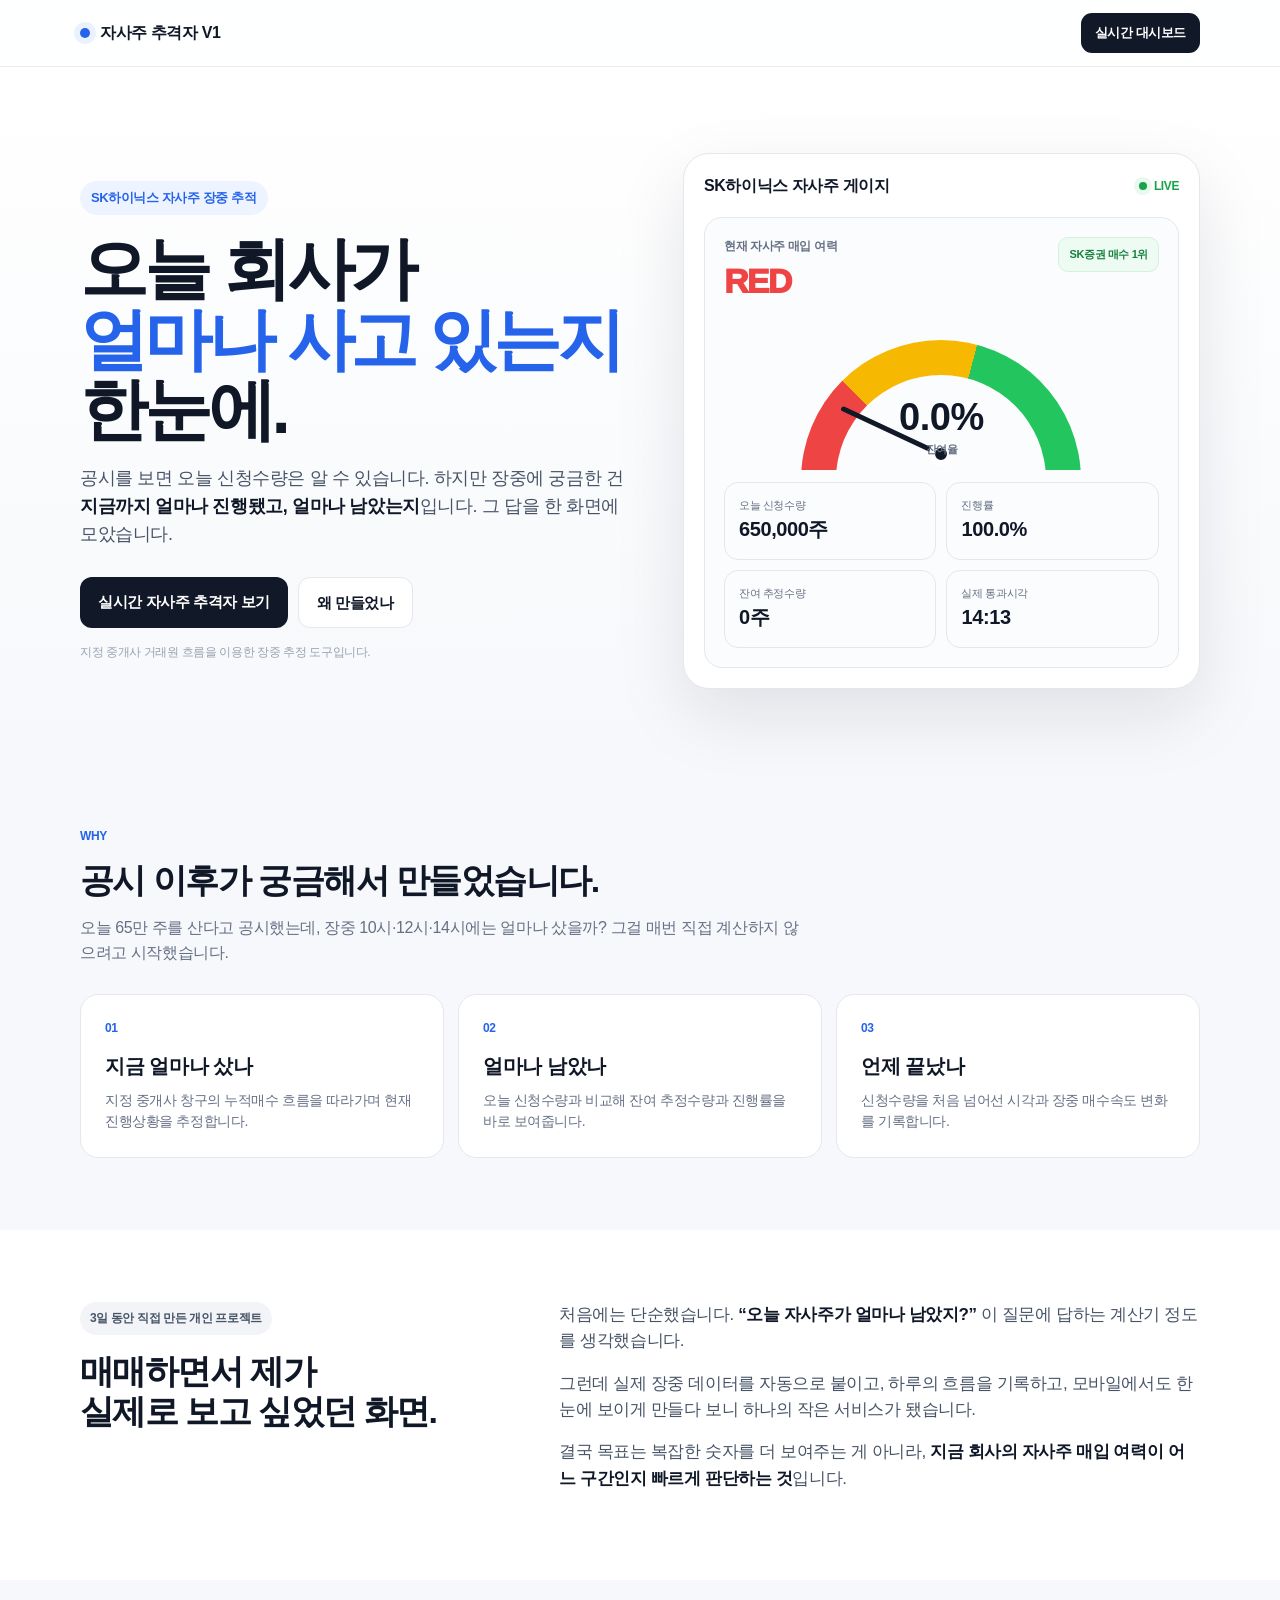
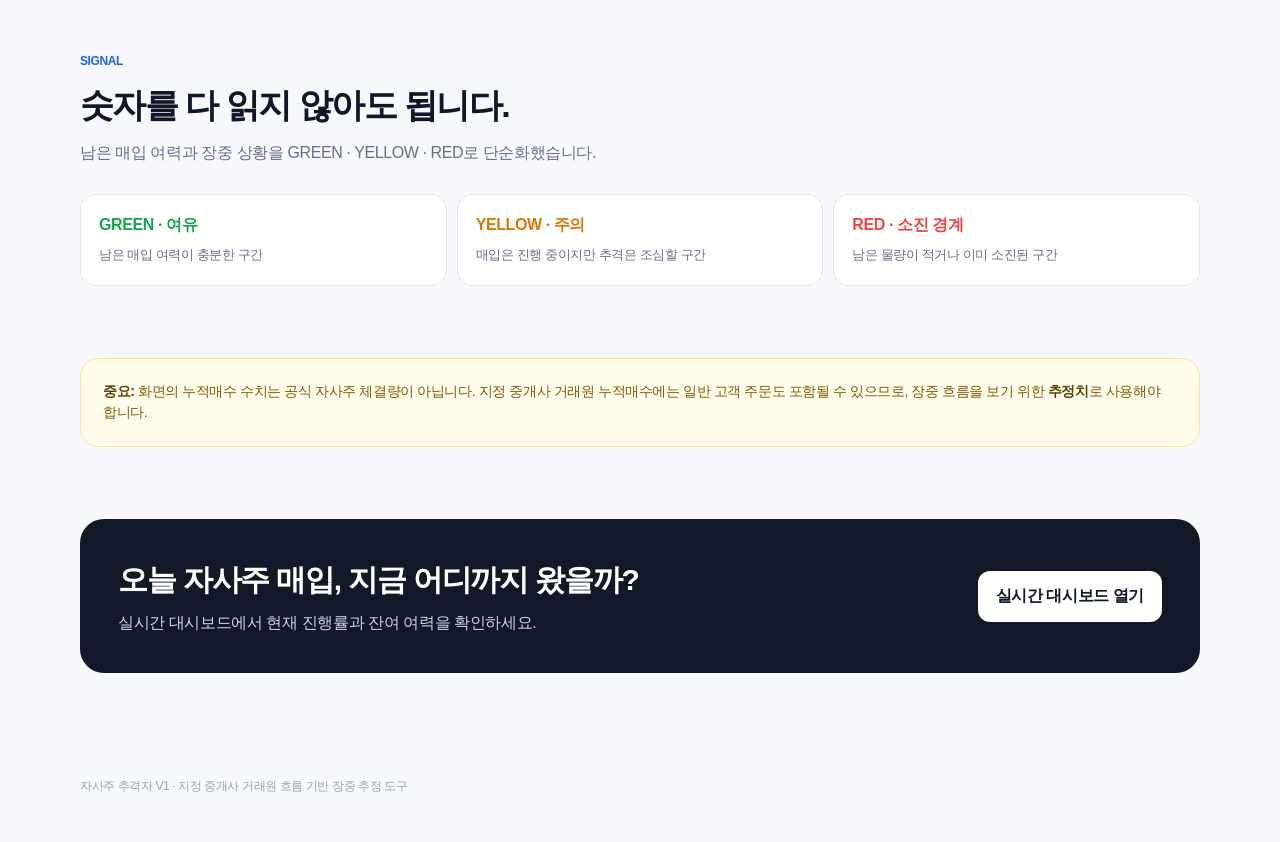
==== hynix-buyback-landing/index.html @ c4d099dd "Add SK Hynix buyback tracker landing page" ====
<!doctype html>
<html lang="ko"><head><meta charset="utf-8"><meta name="viewport" content="width=device-width,initial-scale=1"><title>자사주 추격자 V1 | SK하이닉스 자사주 장중 추적</title><meta name="description" content="SK하이닉스 자사주 매입이 오늘 얼마나 진행됐고 얼마나 남았는지 장중에 한눈에 확인하는 자사주 추격자 V1."><style>:root{--bg:#f6f8fb;--card:#fff;--text:#101828;--muted:#667085;--line:#e4e7ec;--blue:#2563eb;--green:#16a34a;--yellow:#d97706;--red:#ef4444;--dark:#111827}*{box-sizing:border-box}html{scroll-behavior:smooth}body{margin:0;background:var(--bg);color:var(--text);font-family:-apple-system,BlinkMacSystemFont,"Segoe UI","Pretendard","Noto Sans KR",Arial,sans-serif;letter-spacing:-.025em;line-height:1.55}a{text-decoration:none;color:inherit}.wrap{width:min(1120px,calc(100% - 36px));margin:auto}header{position:sticky;top:0;z-index:10;background:rgba(255,255,255,.9);backdrop-filter:blur(14px);border-bottom:1px solid rgba(228,231,236,.9)}.nav{height:66px;display:flex;align-items:center;justify-content:space-between}.brand{display:flex;align-items:center;gap:10px;font-weight:900}.dot{width:10px;height:10px;border-radius:50%;background:var(--blue);box-shadow:0 0 0 6px #eaf2ff}.nav-cta{padding:10px 14px;border-radius:11px;background:var(--dark);color:#fff;font-weight:800;font-size:13px}.hero{padding:86px 0 66px;background:linear-gradient(180deg,#fff 0%,#f6f8fb 100%)}.hero-grid{display:grid;grid-template-columns:1.03fr .97fr;gap:54px;align-items:center}.eyebrow{display:inline-flex;align-items:center;gap:8px;padding:7px 11px;border-radius:999px;background:#eef4ff;color:var(--blue);font-size:13px;font-weight:900;margin-bottom:18px}.hero h1{font-size:clamp(42px,6vw,68px);line-height:1.04;letter-spacing:-.06em;margin:0 0 20px}.hero h1 em{font-style:normal;color:var(--blue)}.hero p{font-size:18px;color:#475467;margin:0;max-width:650px}.hero p strong{color:var(--text)}.cta-row{display:flex;gap:10px;flex-wrap:wrap;margin-top:28px}.primary,.secondary{padding:13px 18px;border-radius:12px;font-weight:900;font-size:15px}.primary{background:var(--dark);color:#fff}.secondary{background:#fff;border:1px solid var(--line)}.micro{margin-top:15px;color:#98a2b3;font-size:12px}.preview{background:#fff;border:1px solid var(--line);border-radius:26px;padding:20px;box-shadow:0 26px 70px rgba(16,24,40,.10)}.preview-top{display:flex;align-items:center;justify-content:space-between;margin-bottom:18px}.preview-title{font-weight:900}.live{display:flex;align-items:center;gap:7px;color:var(--green);font-size:12px;font-weight:900}.live i{width:8px;height:8px;border-radius:50%;background:var(--green);box-shadow:0 0 0 5px #eaf8ee}.signal-card{border:1px solid var(--line);border-radius:18px;padding:19px;background:#fbfcfd}.signal-row{display:flex;justify-content:space-between;align-items:flex-start;gap:15px}.signal-label{font-size:12px;color:var(--muted);font-weight:800}.signal{font-size:34px;font-weight:950;color:var(--red);letter-spacing:-.05em}.rank{padding:8px 10px;border-radius:10px;background:#eefbf2;color:#15803d;border:1px solid #d6f0de;font-size:11px;font-weight:900}.gauge{height:150px;position:relative;margin:12px auto 4px;width:min(310px,100%);overflow:hidden}.arc{position:absolute;width:280px;height:280px;left:50%;transform:translateX(-50%);top:20px;border-radius:50%;background:conic-gradient(from 270deg,var(--red) 0 45deg,#f6b800 45deg 105deg,#22c55e 105deg 180deg,#eef1f5 180deg 360deg)}.cut{position:absolute;width:210px;height:210px;left:50%;transform:translateX(-50%);top:55px;border-radius:50%;background:#fbfcfd}.needle{position:absolute;width:110px;height:5px;background:#111827;left:50%;top:132px;transform-origin:0 50%;transform:rotate(205deg);border-radius:999px}.hub{position:absolute;width:24px;height:24px;border-radius:50%;background:#111827;left:50%;top:122px;transform:translateX(-50%);border:6px solid #fff}.gauge-value{position:absolute;left:0;right:0;top:78px;text-align:center}.gauge-value b{font-size:38px;display:block;line-height:1}.gauge-value span{font-size:11px;color:var(--muted);font-weight:800}.mini-stats{display:grid;grid-template-columns:1fr 1fr;gap:10px;margin-top:12px}.mini{padding:14px;border:1px solid var(--line);border-radius:14px}.mini span{display:block;font-size:11px;color:var(--muted)}.mini b{font-size:20px}section{padding:72px 0}.section-head{max-width:720px;margin-bottom:28px}.section-head .k{color:var(--blue);font-size:12px;font-weight:900;margin-bottom:8px}.section-head h2{margin:0 0 10px;font-size:34px;letter-spacing:-.045em}.section-head p{margin:0;color:var(--muted)}.cards{display:grid;grid-template-columns:repeat(3,1fr);gap:14px}.card{background:#fff;border:1px solid var(--line);border-radius:18px;padding:24px}.num{font-size:12px;color:var(--blue);font-weight:900;margin-bottom:13px}.card h3{margin:0 0 8px;font-size:20px}.card p{margin:0;color:var(--muted);font-size:14px}.story{background:#fff}.storybox{display:grid;grid-template-columns:.82fr 1.18fr;gap:34px;align-items:start}.story-tag{display:inline-flex;padding:7px 10px;border-radius:999px;background:#f2f4f7;color:#475467;font-size:12px;font-weight:900}.story h2{font-size:34px;line-height:1.2;letter-spacing:-.045em;margin:16px 0 0}.story-copy{font-size:17px;color:#475467}.story-copy p{margin:0 0 16px}.story-copy strong{color:var(--text)}.legend{display:flex;gap:10px;flex-wrap:wrap}.legend-item{flex:1;min-width:200px;padding:18px;border-radius:16px;background:#fff;border:1px solid var(--line)}.legend-item b{display:block;margin-bottom:4px}.legend-item span{color:var(--muted);font-size:13px}.legend-item.green b{color:var(--green)}.legend-item.yellow b{color:var(--yellow)}.legend-item.red b{color:var(--red)}.caution{padding:22px;border-radius:18px;border:1px solid #fde68a;background:#fffbeb;color:#7c5c08;font-size:14px}.caution strong{color:#5b4305}.cta-block{background:var(--dark);border-radius:24px;padding:38px;color:#fff;display:flex;align-items:center;justify-content:space-between;gap:24px}.cta-block h2{margin:0 0 7px;font-size:30px;letter-spacing:-.04em}.cta-block p{margin:0;color:#cbd5e1}.cta-block a{background:#fff;color:#111827;padding:13px 18px;border-radius:12px;font-weight:900;white-space:nowrap}footer{padding:32px 0 46px;color:#98a2b3;font-size:12px}@media(max-width:840px){.hero{padding:60px 0 44px}.hero-grid,.storybox{grid-template-columns:1fr;gap:32px}.cards{grid-template-columns:1fr}.hero h1{font-size:46px}.hero p{font-size:16px}.cta-block{flex-direction:column;align-items:flex-start}.nav-cta{display:none}.section-head h2,.story h2{font-size:30px}}@media(max-width:520px){.wrap{width:min(100% - 24px,1120px)}.hero h1{font-size:40px}.preview{padding:14px}.mini b{font-size:18px}.cta-row a{width:100%;text-align:center}}</style></head><body><header><div class="wrap nav"><div class="brand"><span class="dot"></span>자사주 추격자 V1</div><a class="nav-cta" href="https://hynix-buyback-tracker-kim-f481.vercel.app" target="_blank" rel="noopener">실시간 대시보드</a></div></header><main><section class="hero"><div class="wrap hero-grid"><div><div class="eyebrow">SK하이닉스 자사주 장중 추적</div><h1>오늘 회사가<br><em>얼마나 사고 있는지</em><br>한눈에.</h1><p>공시를 보면 오늘 신청수량은 알 수 있습니다. 하지만 장중에 궁금한 건 <strong>지금까지 얼마나 진행됐고, 얼마나 남았는지</strong>입니다. 그 답을 한 화면에 모았습니다.</p><div class="cta-row"><a class="primary" href="https://hynix-buyback-tracker-kim-f481.vercel.app" target="_blank" rel="noopener">실시간 자사주 추격자 보기</a><a class="secondary" href="#why">왜 만들었나</a></div><div class="micro">지정 중개사 거래원 흐름을 이용한 장중 추정 도구입니다.</div></div><div class="preview"><div class="preview-top"><div class="preview-title">SK하이닉스 자사주 게이지</div><div class="live"><i></i>LIVE</div></div><div class="signal-card"><div class="signal-row"><div><div class="signal-label">현재 자사주 매입 여력</div><div class="signal">RED</div></div><div class="rank">SK증권 매수 1위</div></div><div class="gauge"><div class="arc"></div><div class="cut"></div><div class="needle"></div><div class="hub"></div><div class="gauge-value"><b>0.0%</b><span>잔여율</span></div></div><div class="mini-stats"><div class="mini"><span>오늘 신청수량</span><b>650,000주</b></div><div class="mini"><span>진행률</span><b>100.0%</b></div><div class="mini"><span>잔여 추정수량</span><b>0주</b></div><div class="mini"><span>실제 통과시각</span><b>14:13</b></div></div></div></div></div></section><section id="why"><div class="wrap"><div class="section-head"><div class="k">WHY</div><h2>공시 이후가 궁금해서 만들었습니다.</h2><p>오늘 65만 주를 산다고 공시했는데, 장중 10시·12시·14시에는 얼마나 샀을까? 그걸 매번 직접 계산하지 않으려고 시작했습니다.</p></div><div class="cards"><div class="card"><div class="num">01</div><h3>지금 얼마나 샀나</h3><p>지정 중개사 창구의 누적매수 흐름을 따라가며 현재 진행상황을 추정합니다.</p></div><div class="card"><div class="num">02</div><h3>얼마나 남았나</h3><p>오늘 신청수량과 비교해 잔여 추정수량과 진행률을 바로 보여줍니다.</p></div><div class="card"><div class="num">03</div><h3>언제 끝났나</h3><p>신청수량을 처음 넘어선 시각과 장중 매수속도 변화를 기록합니다.</p></div></div></div></section><section class="story"><div class="wrap storybox"><div><span class="story-tag">3일 동안 직접 만든 개인 프로젝트</span><h2>매매하면서 제가<br>실제로 보고 싶었던 화면.</h2></div><div class="story-copy"><p>처음에는 단순했습니다. <strong>“오늘 자사주가 얼마나 남았지?”</strong> 이 질문에 답하는 계산기 정도를 생각했습니다.</p><p>그런데 실제 장중 데이터를 자동으로 붙이고, 하루의 흐름을 기록하고, 모바일에서도 한눈에 보이게 만들다 보니 하나의 작은 서비스가 됐습니다.</p><p>결국 목표는 복잡한 숫자를 더 보여주는 게 아니라, <strong>지금 회사의 자사주 매입 여력이 어느 구간인지 빠르게 판단하는 것</strong>입니다.</p></div></div></section><section><div class="wrap"><div class="section-head"><div class="k">SIGNAL</div><h2>숫자를 다 읽지 않아도 됩니다.</h2><p>남은 매입 여력과 장중 상황을 GREEN · YELLOW · RED로 단순화했습니다.</p></div><div class="legend"><div class="legend-item green"><b>GREEN · 여유</b><span>남은 매입 여력이 충분한 구간</span></div><div class="legend-item yellow"><b>YELLOW · 주의</b><span>매입은 진행 중이지만 추격은 조심할 구간</span></div><div class="legend-item red"><b>RED · 소진 경계</b><span>남은 물량이 적거나 이미 소진된 구간</span></div></div></div></section><section style="padding-top:0"><div class="wrap"><div class="caution"><strong>중요:</strong> 화면의 누적매수 수치는 공식 자사주 체결량이 아닙니다. 지정 중개사 거래원 누적매수에는 일반 고객 주문도 포함될 수 있으므로, 장중 흐름을 보기 위한 <strong>추정치</strong>로 사용해야 합니다.</div></div></section><section style="padding-top:0"><div class="wrap"><div class="cta-block"><div><h2>오늘 자사주 매입, 지금 어디까지 왔을까?</h2><p>실시간 대시보드에서 현재 진행률과 잔여 여력을 확인하세요.</p></div><a href="https://hynix-buyback-tracker-kim-f481.vercel.app" target="_blank" rel="noopener">실시간 대시보드 열기</a></div></div></section></main><footer><div class="wrap">자사주 추격자 V1 · 지정 중개사 거래원 흐름 기반 장중 추정 도구</div></footer></body></html>
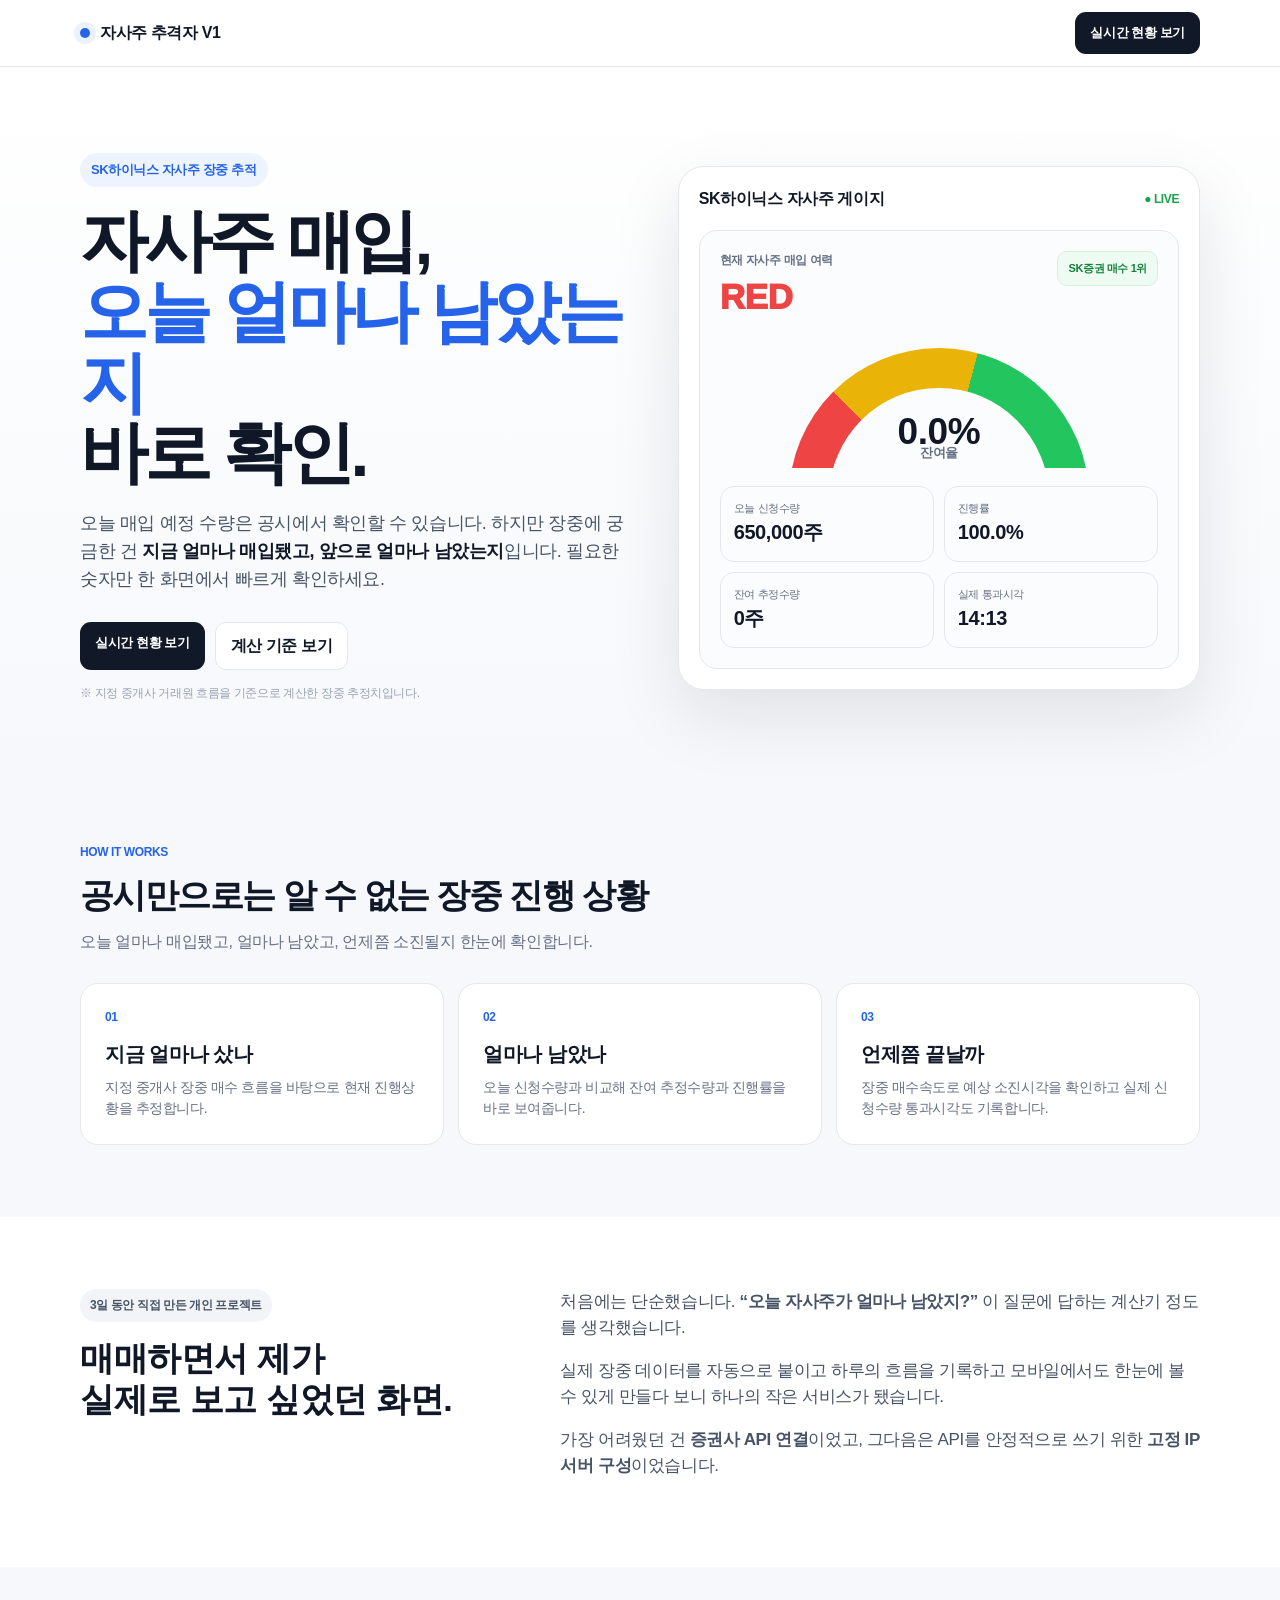
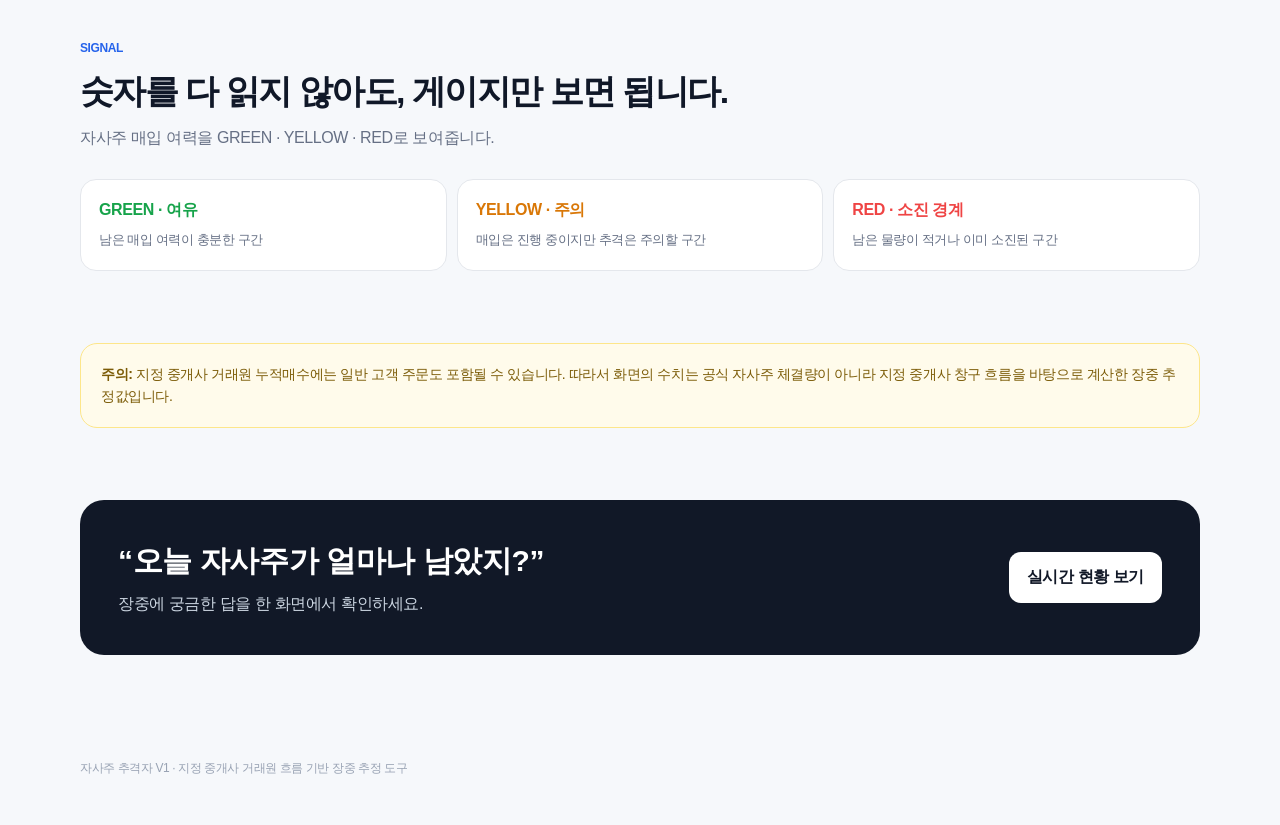
==== commit bbef0809: "Restore approved Hynix landing copy" ====
--- a/hynix-buyback-landing/index.html
+++ b/hynix-buyback-landing/index.html
@@ -1,2 +1,23 @@
 <!doctype html>
-<html lang="ko"><head><meta charset="utf-8"><meta name="viewport" content="width=device-width,initial-scale=1"><title>자사주 추격자 V1 | SK하이닉스 자사주 장중 추적</title><meta name="description" content="SK하이닉스 자사주 매입이 오늘 얼마나 진행됐고 얼마나 남았는지 장중에 한눈에 확인하는 자사주 추격자 V1."><style>:root{--bg:#f6f8fb;--card:#fff;--text:#101828;--muted:#667085;--line:#e4e7ec;--blue:#2563eb;--green:#16a34a;--yellow:#d97706;--red:#ef4444;--dark:#111827}*{box-sizing:border-box}html{scroll-behavior:smooth}body{margin:0;background:var(--bg);color:var(--text);font-family:-apple-system,BlinkMacSystemFont,"Segoe UI","Pretendard","Noto Sans KR",Arial,sans-serif;letter-spacing:-.025em;line-height:1.55}a{text-decoration:none;color:inherit}.wrap{width:min(1120px,calc(100% - 36px));margin:auto}header{position:sticky;top:0;z-index:10;background:rgba(255,255,255,.9);backdrop-filter:blur(14px);border-bottom:1px solid rgba(228,231,236,.9)}.nav{height:66px;display:flex;align-items:center;justify-content:space-between}.brand{display:flex;align-items:center;gap:10px;font-weight:900}.dot{width:10px;height:10px;border-radius:50%;background:var(--blue);box-shadow:0 0 0 6px #eaf2ff}.nav-cta{padding:10px 14px;border-radius:11px;background:var(--dark);color:#fff;font-weight:800;font-size:13px}.hero{padding:86px 0 66px;background:linear-gradient(180deg,#fff 0%,#f6f8fb 100%)}.hero-grid{display:grid;grid-template-columns:1.03fr .97fr;gap:54px;align-items:center}.eyebrow{display:inline-flex;align-items:center;gap:8px;padding:7px 11px;border-radius:999px;background:#eef4ff;color:var(--blue);font-size:13px;font-weight:900;margin-bottom:18px}.hero h1{font-size:clamp(42px,6vw,68px);line-height:1.04;letter-spacing:-.06em;margin:0 0 20px}.hero h1 em{font-style:normal;color:var(--blue)}.hero p{font-size:18px;color:#475467;margin:0;max-width:650px}.hero p strong{color:var(--text)}.cta-row{display:flex;gap:10px;flex-wrap:wrap;margin-top:28px}.primary,.secondary{padding:13px 18px;border-radius:12px;font-weight:900;font-size:15px}.primary{background:var(--dark);color:#fff}.secondary{background:#fff;border:1px solid var(--line)}.micro{margin-top:15px;color:#98a2b3;font-size:12px}.preview{background:#fff;border:1px solid var(--line);border-radius:26px;padding:20px;box-shadow:0 26px 70px rgba(16,24,40,.10)}.preview-top{display:flex;align-items:center;justify-content:space-between;margin-bottom:18px}.preview-title{font-weight:900}.live{display:flex;align-items:center;gap:7px;color:var(--green);font-size:12px;font-weight:900}.live i{width:8px;height:8px;border-radius:50%;background:var(--green);box-shadow:0 0 0 5px #eaf8ee}.signal-card{border:1px solid var(--line);border-radius:18px;padding:19px;background:#fbfcfd}.signal-row{display:flex;justify-content:space-between;align-items:flex-start;gap:15px}.signal-label{font-size:12px;color:var(--muted);font-weight:800}.signal{font-size:34px;font-weight:950;color:var(--red);letter-spacing:-.05em}.rank{padding:8px 10px;border-radius:10px;background:#eefbf2;color:#15803d;border:1px solid #d6f0de;font-size:11px;font-weight:900}.gauge{height:150px;position:relative;margin:12px auto 4px;width:min(310px,100%);overflow:hidden}.arc{position:absolute;width:280px;height:280px;left:50%;transform:translateX(-50%);top:20px;border-radius:50%;background:conic-gradient(from 270deg,var(--red) 0 45deg,#f6b800 45deg 105deg,#22c55e 105deg 180deg,#eef1f5 180deg 360deg)}.cut{position:absolute;width:210px;height:210px;left:50%;transform:translateX(-50%);top:55px;border-radius:50%;background:#fbfcfd}.needle{position:absolute;width:110px;height:5px;background:#111827;left:50%;top:132px;transform-origin:0 50%;transform:rotate(205deg);border-radius:999px}.hub{position:absolute;width:24px;height:24px;border-radius:50%;background:#111827;left:50%;top:122px;transform:translateX(-50%);border:6px solid #fff}.gauge-value{position:absolute;left:0;right:0;top:78px;text-align:center}.gauge-value b{font-size:38px;display:block;line-height:1}.gauge-value span{font-size:11px;color:var(--muted);font-weight:800}.mini-stats{display:grid;grid-template-columns:1fr 1fr;gap:10px;margin-top:12px}.mini{padding:14px;border:1px solid var(--line);border-radius:14px}.mini span{display:block;font-size:11px;color:var(--muted)}.mini b{font-size:20px}section{padding:72px 0}.section-head{max-width:720px;margin-bottom:28px}.section-head .k{color:var(--blue);font-size:12px;font-weight:900;margin-bottom:8px}.section-head h2{margin:0 0 10px;font-size:34px;letter-spacing:-.045em}.section-head p{margin:0;color:var(--muted)}.cards{display:grid;grid-template-columns:repeat(3,1fr);gap:14px}.card{background:#fff;border:1px solid var(--line);border-radius:18px;padding:24px}.num{font-size:12px;color:var(--blue);font-weight:900;margin-bottom:13px}.card h3{margin:0 0 8px;font-size:20px}.card p{margin:0;color:var(--muted);font-size:14px}.story{background:#fff}.storybox{display:grid;grid-template-columns:.82fr 1.18fr;gap:34px;align-items:start}.story-tag{display:inline-flex;padding:7px 10px;border-radius:999px;background:#f2f4f7;color:#475467;font-size:12px;font-weight:900}.story h2{font-size:34px;line-height:1.2;letter-spacing:-.045em;margin:16px 0 0}.story-copy{font-size:17px;color:#475467}.story-copy p{margin:0 0 16px}.story-copy strong{color:var(--text)}.legend{display:flex;gap:10px;flex-wrap:wrap}.legend-item{flex:1;min-width:200px;padding:18px;border-radius:16px;background:#fff;border:1px solid var(--line)}.legend-item b{display:block;margin-bottom:4px}.legend-item span{color:var(--muted);font-size:13px}.legend-item.green b{color:var(--green)}.legend-item.yellow b{color:var(--yellow)}.legend-item.red b{color:var(--red)}.caution{padding:22px;border-radius:18px;border:1px solid #fde68a;background:#fffbeb;color:#7c5c08;font-size:14px}.caution strong{color:#5b4305}.cta-block{background:var(--dark);border-radius:24px;padding:38px;color:#fff;display:flex;align-items:center;justify-content:space-between;gap:24px}.cta-block h2{margin:0 0 7px;font-size:30px;letter-spacing:-.04em}.cta-block p{margin:0;color:#cbd5e1}.cta-block a{background:#fff;color:#111827;padding:13px 18px;border-radius:12px;font-weight:900;white-space:nowrap}footer{padding:32px 0 46px;color:#98a2b3;font-size:12px}@media(max-width:840px){.hero{padding:60px 0 44px}.hero-grid,.storybox{grid-template-columns:1fr;gap:32px}.cards{grid-template-columns:1fr}.hero h1{font-size:46px}.hero p{font-size:16px}.cta-block{flex-direction:column;align-items:flex-start}.nav-cta{display:none}.section-head h2,.story h2{font-size:30px}}@media(max-width:520px){.wrap{width:min(100% - 24px,1120px)}.hero h1{font-size:40px}.preview{padding:14px}.mini b{font-size:18px}.cta-row a{width:100%;text-align:center}}</style></head><body><header><div class="wrap nav"><div class="brand"><span class="dot"></span>자사주 추격자 V1</div><a class="nav-cta" href="https://hynix-buyback-tracker-kim-f481.vercel.app" target="_blank" rel="noopener">실시간 대시보드</a></div></header><main><section class="hero"><div class="wrap hero-grid"><div><div class="eyebrow">SK하이닉스 자사주 장중 추적</div><h1>오늘 회사가<br><em>얼마나 사고 있는지</em><br>한눈에.</h1><p>공시를 보면 오늘 신청수량은 알 수 있습니다. 하지만 장중에 궁금한 건 <strong>지금까지 얼마나 진행됐고, 얼마나 남았는지</strong>입니다. 그 답을 한 화면에 모았습니다.</p><div class="cta-row"><a class="primary" href="https://hynix-buyback-tracker-kim-f481.vercel.app" target="_blank" rel="noopener">실시간 자사주 추격자 보기</a><a class="secondary" href="#why">왜 만들었나</a></div><div class="micro">지정 중개사 거래원 흐름을 이용한 장중 추정 도구입니다.</div></div><div class="preview"><div class="preview-top"><div class="preview-title">SK하이닉스 자사주 게이지</div><div class="live"><i></i>LIVE</div></div><div class="signal-card"><div class="signal-row"><div><div class="signal-label">현재 자사주 매입 여력</div><div class="signal">RED</div></div><div class="rank">SK증권 매수 1위</div></div><div class="gauge"><div class="arc"></div><div class="cut"></div><div class="needle"></div><div class="hub"></div><div class="gauge-value"><b>0.0%</b><span>잔여율</span></div></div><div class="mini-stats"><div class="mini"><span>오늘 신청수량</span><b>650,000주</b></div><div class="mini"><span>진행률</span><b>100.0%</b></div><div class="mini"><span>잔여 추정수량</span><b>0주</b></div><div class="mini"><span>실제 통과시각</span><b>14:13</b></div></div></div></div></div></section><section id="why"><div class="wrap"><div class="section-head"><div class="k">WHY</div><h2>공시 이후가 궁금해서 만들었습니다.</h2><p>오늘 65만 주를 산다고 공시했는데, 장중 10시·12시·14시에는 얼마나 샀을까? 그걸 매번 직접 계산하지 않으려고 시작했습니다.</p></div><div class="cards"><div class="card"><div class="num">01</div><h3>지금 얼마나 샀나</h3><p>지정 중개사 창구의 누적매수 흐름을 따라가며 현재 진행상황을 추정합니다.</p></div><div class="card"><div class="num">02</div><h3>얼마나 남았나</h3><p>오늘 신청수량과 비교해 잔여 추정수량과 진행률을 바로 보여줍니다.</p></div><div class="card"><div class="num">03</div><h3>언제 끝났나</h3><p>신청수량을 처음 넘어선 시각과 장중 매수속도 변화를 기록합니다.</p></div></div></div></section><section class="story"><div class="wrap storybox"><div><span class="story-tag">3일 동안 직접 만든 개인 프로젝트</span><h2>매매하면서 제가<br>실제로 보고 싶었던 화면.</h2></div><div class="story-copy"><p>처음에는 단순했습니다. <strong>“오늘 자사주가 얼마나 남았지?”</strong> 이 질문에 답하는 계산기 정도를 생각했습니다.</p><p>그런데 실제 장중 데이터를 자동으로 붙이고, 하루의 흐름을 기록하고, 모바일에서도 한눈에 보이게 만들다 보니 하나의 작은 서비스가 됐습니다.</p><p>결국 목표는 복잡한 숫자를 더 보여주는 게 아니라, <strong>지금 회사의 자사주 매입 여력이 어느 구간인지 빠르게 판단하는 것</strong>입니다.</p></div></div></section><section><div class="wrap"><div class="section-head"><div class="k">SIGNAL</div><h2>숫자를 다 읽지 않아도 됩니다.</h2><p>남은 매입 여력과 장중 상황을 GREEN · YELLOW · RED로 단순화했습니다.</p></div><div class="legend"><div class="legend-item green"><b>GREEN · 여유</b><span>남은 매입 여력이 충분한 구간</span></div><div class="legend-item yellow"><b>YELLOW · 주의</b><span>매입은 진행 중이지만 추격은 조심할 구간</span></div><div class="legend-item red"><b>RED · 소진 경계</b><span>남은 물량이 적거나 이미 소진된 구간</span></div></div></div></section><section style="padding-top:0"><div class="wrap"><div class="caution"><strong>중요:</strong> 화면의 누적매수 수치는 공식 자사주 체결량이 아닙니다. 지정 중개사 거래원 누적매수에는 일반 고객 주문도 포함될 수 있으므로, 장중 흐름을 보기 위한 <strong>추정치</strong>로 사용해야 합니다.</div></div></section><section style="padding-top:0"><div class="wrap"><div class="cta-block"><div><h2>오늘 자사주 매입, 지금 어디까지 왔을까?</h2><p>실시간 대시보드에서 현재 진행률과 잔여 여력을 확인하세요.</p></div><a href="https://hynix-buyback-tracker-kim-f481.vercel.app" target="_blank" rel="noopener">실시간 대시보드 열기</a></div></div></section></main><footer><div class="wrap">자사주 추격자 V1 · 지정 중개사 거래원 흐름 기반 장중 추정 도구</div></footer></body></html>+<html lang="ko">
+<head>
+<meta charset="utf-8">
+<meta name="viewport" content="width=device-width,initial-scale=1">
+<title>자사주 추격자 V1 | SK하이닉스</title>
+<meta name="description" content="자사주 매입이 오늘 얼마나 진행됐고 얼마나 남았는지 장중에 한눈에 확인하는 대시보드.">
+<style>
+:root{--bg:#f6f8fb;--card:#fff;--text:#101828;--muted:#667085;--line:#e4e7ec;--blue:#2563eb;--green:#16a34a;--yellow:#d97706;--red:#ef4444;--dark:#111827}*{box-sizing:border-box}html{scroll-behavior:smooth}body{margin:0;background:var(--bg);color:var(--text);font-family:-apple-system,BlinkMacSystemFont,"Segoe UI","Pretendard","Noto Sans KR",Arial,sans-serif;letter-spacing:-.025em;line-height:1.55}a{text-decoration:none;color:inherit}.wrap{width:min(1120px,calc(100% - 36px));margin:auto}header{position:sticky;top:0;z-index:10;background:rgba(255,255,255,.92);backdrop-filter:blur(14px);border-bottom:1px solid var(--line)}.nav{height:66px;display:flex;align-items:center;justify-content:space-between}.brand{font-weight:900;display:flex;align-items:center;gap:10px}.dot{width:10px;height:10px;border-radius:50%;background:var(--blue);box-shadow:0 0 0 6px #eaf2ff}.nav a,.primary{background:var(--dark);color:#fff;padding:11px 15px;border-radius:11px;font-size:13px;font-weight:900}.hero{padding:86px 0 68px;background:linear-gradient(180deg,#fff,#f6f8fb)}.hero-grid{display:grid;grid-template-columns:1.02fr .98fr;gap:54px;align-items:center}.eyebrow{display:inline-flex;padding:7px 11px;border-radius:999px;background:#eef4ff;color:var(--blue);font-size:13px;font-weight:900;margin-bottom:18px}.hero h1{font-size:clamp(44px,6vw,68px);line-height:1.04;letter-spacing:-.06em;margin:0 0 22px}.hero h1 em{font-style:normal;color:var(--blue)}.hero p{margin:0;color:#475467;font-size:18px;max-width:650px}.hero p strong{color:var(--text)}.actions{display:flex;gap:10px;flex-wrap:wrap;margin-top:28px}.secondary{padding:11px 15px;border-radius:11px;border:1px solid var(--line);background:#fff;font-weight:900}.micro{font-size:12px;color:#98a2b3;margin-top:14px}.preview{background:#fff;border:1px solid var(--line);border-radius:26px;padding:20px;box-shadow:0 26px 70px rgba(16,24,40,.10)}.preview-top{display:flex;justify-content:space-between;align-items:center;margin-bottom:18px;font-weight:900}.live{color:var(--green);font-size:12px}.signal-card{border:1px solid var(--line);border-radius:18px;padding:20px;background:#fbfcfd}.signal-head{display:flex;justify-content:space-between;gap:15px}.signal-label{font-size:12px;color:var(--muted);font-weight:800}.signal{font-size:35px;color:var(--red);font-weight:950}.rank{padding:8px 10px;border-radius:10px;background:#eefbf2;color:#15803d;border:1px solid #d6f0de;font-size:11px;font-weight:900;height:max-content}.gauge{margin:24px auto 18px;width:min(320px,100%);height:120px;position:relative;overflow:hidden}.arc{width:300px;height:300px;border-radius:50%;background:conic-gradient(from 270deg,var(--red) 0 45deg,#eab308 45deg 105deg,#22c55e 105deg 180deg,#eef1f5 180deg 360deg);position:absolute;left:50%;transform:translateX(-50%)}.cut{width:220px;height:220px;border-radius:50%;background:#fbfcfd;position:absolute;left:50%;top:40px;transform:translateX(-50%)}.gauge strong{position:absolute;left:0;right:0;top:55px;text-align:center;font-size:37px}.gauge small{position:absolute;left:0;right:0;top:95px;text-align:center;color:var(--muted);font-weight:800}.stats{display:grid;grid-template-columns:1fr 1fr;gap:10px}.stat{border:1px solid var(--line);border-radius:14px;padding:13px}.stat span{display:block;font-size:11px;color:var(--muted)}.stat b{font-size:20px}section.block{padding:72px 0}.head{max-width:750px;margin-bottom:28px}.head .k{font-size:12px;color:var(--blue);font-weight:900}.head h2{font-size:34px;letter-spacing:-.045em;margin:7px 0 9px}.head p{color:var(--muted);margin:0}.cards{display:grid;grid-template-columns:repeat(3,1fr);gap:14px}.card{background:#fff;border:1px solid var(--line);border-radius:18px;padding:24px}.card .n{font-size:12px;color:var(--blue);font-weight:900}.card h3{font-size:20px;margin:12px 0 7px}.card p{font-size:14px;color:var(--muted);margin:0}.story{background:#fff}.story-grid{display:grid;grid-template-columns:.82fr 1.18fr;gap:36px}.tag{display:inline-flex;background:#f2f4f7;padding:7px 10px;border-radius:999px;font-size:12px;font-weight:900;color:#475467}.story h2{font-size:34px;line-height:1.2;margin:16px 0 0}.story-copy{font-size:17px;color:#475467}.story-copy p{margin:0 0 16px}.legend{display:grid;grid-template-columns:repeat(3,1fr);gap:10px}.legend div{background:#fff;border:1px solid var(--line);border-radius:16px;padding:18px}.legend b{display:block;margin-bottom:4px}.g b{color:var(--green)}.y b{color:var(--yellow)}.r b{color:var(--red)}.legend span{font-size:13px;color:var(--muted)}.caution{background:#fffbeb;border:1px solid #fde68a;color:#7c5c08;padding:20px;border-radius:17px;font-size:14px}.final{background:var(--dark);border-radius:24px;color:#fff;padding:38px;display:flex;justify-content:space-between;align-items:center;gap:24px}.final h2{font-size:30px;margin:0 0 7px}.final p{margin:0;color:#cbd5e1}.final a{background:#fff;color:#111827;padding:13px 18px;border-radius:12px;font-weight:900}footer{padding:32px 0 48px;color:#98a2b3;font-size:12px}@media(max-width:840px){.hero-grid,.story-grid{grid-template-columns:1fr}.cards,.legend{grid-template-columns:1fr}.hero{padding:60px 0 44px}.hero h1{font-size:46px}.final{flex-direction:column;align-items:flex-start}}@media(max-width:520px){.wrap{width:min(100% - 24px,1120px)}.hero h1{font-size:40px}.hero p{font-size:16px}.preview{padding:14px}.nav>a{display:none}.actions a{width:100%;text-align:center}}
+</style>
+</head>
+<body>
+<header><div class="wrap nav"><div class="brand"><span class="dot"></span>자사주 추격자 V1</div><a href="https://hynix-buyback-tracker-kim-f481.vercel.app" target="_blank" rel="noopener">실시간 현황 보기</a></div></header>
+<main>
+<section class="hero"><div class="wrap hero-grid"><div><div class="eyebrow">SK하이닉스 자사주 장중 추적</div><h1>자사주 매입,<br><em>오늘 얼마나 남았는지</em><br>바로 확인.</h1><p>오늘 매입 예정 수량은 공시에서 확인할 수 있습니다. 하지만 장중에 궁금한 건 <strong>지금 얼마나 매입됐고, 앞으로 얼마나 남았는지</strong>입니다. 필요한 숫자만 한 화면에서 빠르게 확인하세요.</p><div class="actions"><a class="primary" href="https://hynix-buyback-tracker-kim-f481.vercel.app" target="_blank" rel="noopener">실시간 현황 보기</a><a class="secondary" href="#how">계산 기준 보기</a></div><div class="micro">※ 지정 중개사 거래원 흐름을 기준으로 계산한 장중 추정치입니다.</div></div><div class="preview"><div class="preview-top"><span>SK하이닉스 자사주 게이지</span><span class="live">● LIVE</span></div><div class="signal-card"><div class="signal-head"><div><div class="signal-label">현재 자사주 매입 여력</div><div class="signal">RED</div></div><div class="rank">SK증권 매수 1위</div></div><div class="gauge"><div class="arc"></div><div class="cut"></div><strong>0.0%</strong><small>잔여율</small></div><div class="stats"><div class="stat"><span>오늘 신청수량</span><b>650,000주</b></div><div class="stat"><span>진행률</span><b>100.0%</b></div><div class="stat"><span>잔여 추정수량</span><b>0주</b></div><div class="stat"><span>실제 통과시각</span><b>14:13</b></div></div></div></div></div></section>
+<section class="block" id="how"><div class="wrap"><div class="head"><div class="k">HOW IT WORKS</div><h2>공시만으로는 알 수 없는 장중 진행 상황</h2><p>오늘 얼마나 매입됐고, 얼마나 남았고, 언제쯤 소진될지 한눈에 확인합니다.</p></div><div class="cards"><div class="card"><div class="n">01</div><h3>지금 얼마나 샀나</h3><p>지정 중개사 장중 매수 흐름을 바탕으로 현재 진행상황을 추정합니다.</p></div><div class="card"><div class="n">02</div><h3>얼마나 남았나</h3><p>오늘 신청수량과 비교해 잔여 추정수량과 진행률을 바로 보여줍니다.</p></div><div class="card"><div class="n">03</div><h3>언제쯤 끝날까</h3><p>장중 매수속도로 예상 소진시각을 확인하고 실제 신청수량 통과시각도 기록합니다.</p></div></div></div></section>
+<section class="block story"><div class="wrap story-grid"><div><span class="tag">3일 동안 직접 만든 개인 프로젝트</span><h2>매매하면서 제가<br>실제로 보고 싶었던 화면.</h2></div><div class="story-copy"><p>처음에는 단순했습니다. <strong>“오늘 자사주가 얼마나 남았지?”</strong> 이 질문에 답하는 계산기 정도를 생각했습니다.</p><p>실제 장중 데이터를 자동으로 붙이고 하루의 흐름을 기록하고 모바일에서도 한눈에 볼 수 있게 만들다 보니 하나의 작은 서비스가 됐습니다.</p><p>가장 어려웠던 건 <strong>증권사 API 연결</strong>이었고, 그다음은 API를 안정적으로 쓰기 위한 <strong>고정 IP 서버 구성</strong>이었습니다.</p></div></div></section>
+<section class="block"><div class="wrap"><div class="head"><div class="k">SIGNAL</div><h2>숫자를 다 읽지 않아도, 게이지만 보면 됩니다.</h2><p>자사주 매입 여력을 GREEN · YELLOW · RED로 보여줍니다.</p></div><div class="legend"><div class="g"><b>GREEN · 여유</b><span>남은 매입 여력이 충분한 구간</span></div><div class="y"><b>YELLOW · 주의</b><span>매입은 진행 중이지만 추격은 주의할 구간</span></div><div class="r"><b>RED · 소진 경계</b><span>남은 물량이 적거나 이미 소진된 구간</span></div></div></div></section>
+<section class="block" style="padding-top:0"><div class="wrap"><div class="caution"><strong>주의:</strong> 지정 중개사 거래원 누적매수에는 일반 고객 주문도 포함될 수 있습니다. 따라서 화면의 수치는 공식 자사주 체결량이 아니라 지정 중개사 창구 흐름을 바탕으로 계산한 장중 추정값입니다.</div></div></section>
+<section class="block" style="padding-top:0"><div class="wrap"><div class="final"><div><h2>“오늘 자사주가 얼마나 남았지?”</h2><p>장중에 궁금한 답을 한 화면에서 확인하세요.</p></div><a href="https://hynix-buyback-tracker-kim-f481.vercel.app" target="_blank" rel="noopener">실시간 현황 보기</a></div></div></section>
+</main>
+<footer><div class="wrap">자사주 추격자 V1 · 지정 중개사 거래원 흐름 기반 장중 추정 도구</div></footer>
+</body></html>
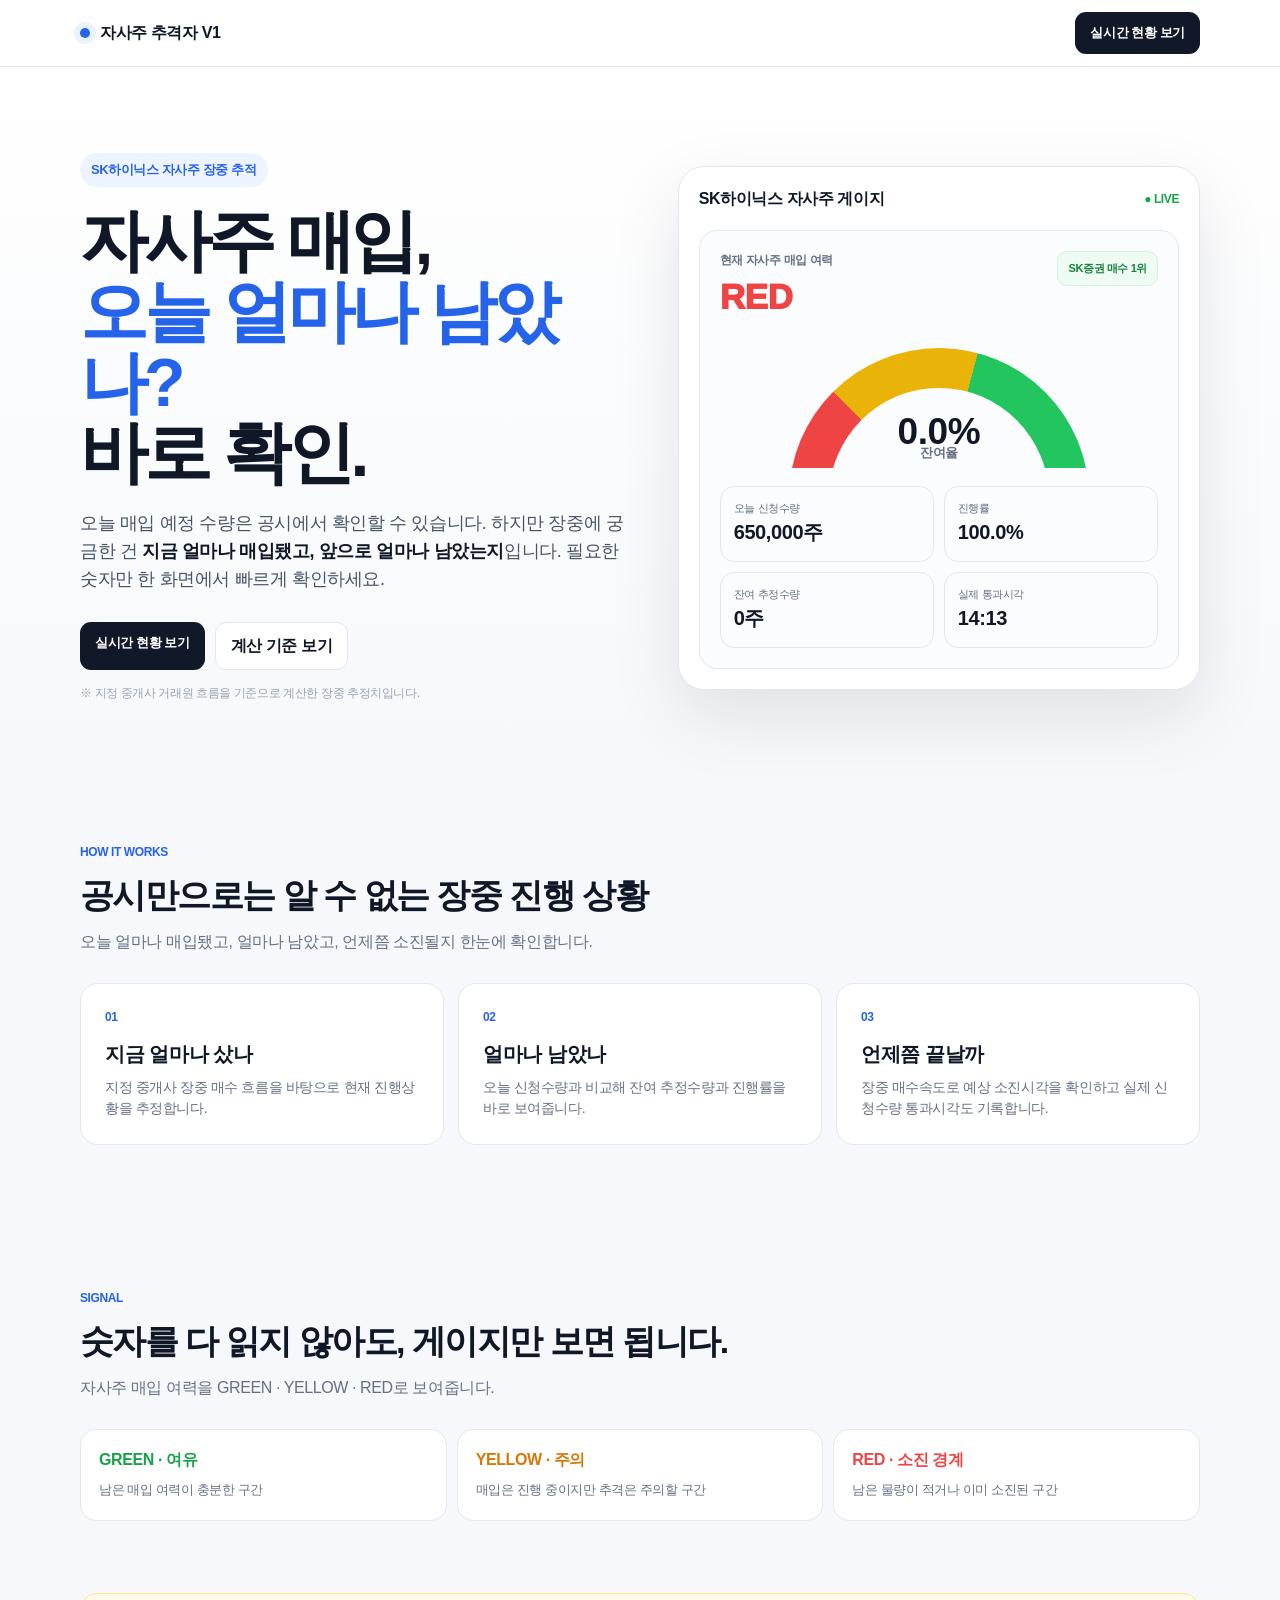
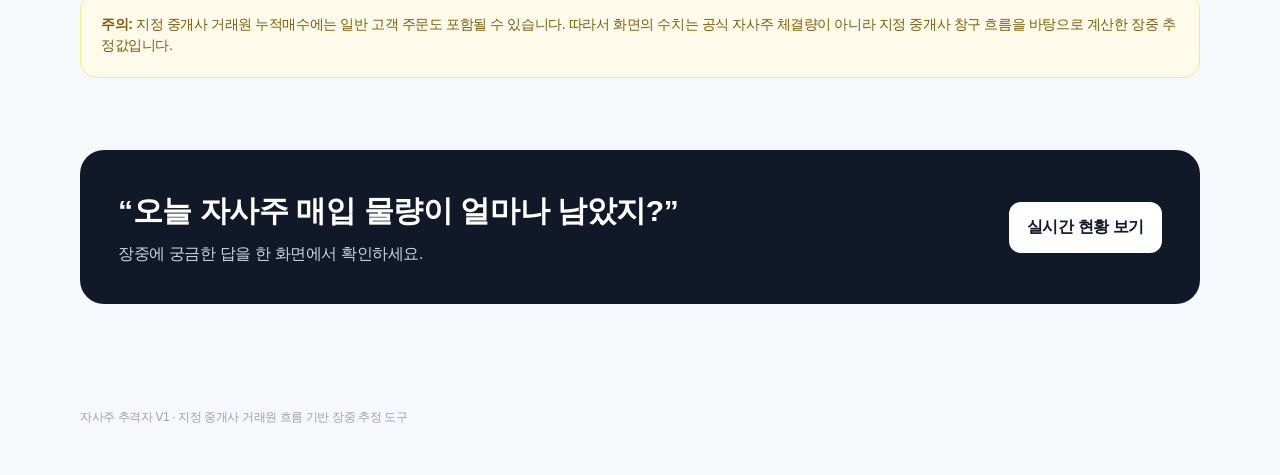
==== commit 72f81a39: "Remove personal references and refine landing copy" ====
--- a/hynix-buyback-landing/index.html
+++ b/hynix-buyback-landing/index.html
@@ -6,18 +6,17 @@
 <title>자사주 추격자 V1 | SK하이닉스</title>
 <meta name="description" content="자사주 매입이 오늘 얼마나 진행됐고 얼마나 남았는지 장중에 한눈에 확인하는 대시보드.">
 <style>
-:root{--bg:#f6f8fb;--card:#fff;--text:#101828;--muted:#667085;--line:#e4e7ec;--blue:#2563eb;--green:#16a34a;--yellow:#d97706;--red:#ef4444;--dark:#111827}*{box-sizing:border-box}html{scroll-behavior:smooth}body{margin:0;background:var(--bg);color:var(--text);font-family:-apple-system,BlinkMacSystemFont,"Segoe UI","Pretendard","Noto Sans KR",Arial,sans-serif;letter-spacing:-.025em;line-height:1.55}a{text-decoration:none;color:inherit}.wrap{width:min(1120px,calc(100% - 36px));margin:auto}header{position:sticky;top:0;z-index:10;background:rgba(255,255,255,.92);backdrop-filter:blur(14px);border-bottom:1px solid var(--line)}.nav{height:66px;display:flex;align-items:center;justify-content:space-between}.brand{font-weight:900;display:flex;align-items:center;gap:10px}.dot{width:10px;height:10px;border-radius:50%;background:var(--blue);box-shadow:0 0 0 6px #eaf2ff}.nav a,.primary{background:var(--dark);color:#fff;padding:11px 15px;border-radius:11px;font-size:13px;font-weight:900}.hero{padding:86px 0 68px;background:linear-gradient(180deg,#fff,#f6f8fb)}.hero-grid{display:grid;grid-template-columns:1.02fr .98fr;gap:54px;align-items:center}.eyebrow{display:inline-flex;padding:7px 11px;border-radius:999px;background:#eef4ff;color:var(--blue);font-size:13px;font-weight:900;margin-bottom:18px}.hero h1{font-size:clamp(44px,6vw,68px);line-height:1.04;letter-spacing:-.06em;margin:0 0 22px}.hero h1 em{font-style:normal;color:var(--blue)}.hero p{margin:0;color:#475467;font-size:18px;max-width:650px}.hero p strong{color:var(--text)}.actions{display:flex;gap:10px;flex-wrap:wrap;margin-top:28px}.secondary{padding:11px 15px;border-radius:11px;border:1px solid var(--line);background:#fff;font-weight:900}.micro{font-size:12px;color:#98a2b3;margin-top:14px}.preview{background:#fff;border:1px solid var(--line);border-radius:26px;padding:20px;box-shadow:0 26px 70px rgba(16,24,40,.10)}.preview-top{display:flex;justify-content:space-between;align-items:center;margin-bottom:18px;font-weight:900}.live{color:var(--green);font-size:12px}.signal-card{border:1px solid var(--line);border-radius:18px;padding:20px;background:#fbfcfd}.signal-head{display:flex;justify-content:space-between;gap:15px}.signal-label{font-size:12px;color:var(--muted);font-weight:800}.signal{font-size:35px;color:var(--red);font-weight:950}.rank{padding:8px 10px;border-radius:10px;background:#eefbf2;color:#15803d;border:1px solid #d6f0de;font-size:11px;font-weight:900;height:max-content}.gauge{margin:24px auto 18px;width:min(320px,100%);height:120px;position:relative;overflow:hidden}.arc{width:300px;height:300px;border-radius:50%;background:conic-gradient(from 270deg,var(--red) 0 45deg,#eab308 45deg 105deg,#22c55e 105deg 180deg,#eef1f5 180deg 360deg);position:absolute;left:50%;transform:translateX(-50%)}.cut{width:220px;height:220px;border-radius:50%;background:#fbfcfd;position:absolute;left:50%;top:40px;transform:translateX(-50%)}.gauge strong{position:absolute;left:0;right:0;top:55px;text-align:center;font-size:37px}.gauge small{position:absolute;left:0;right:0;top:95px;text-align:center;color:var(--muted);font-weight:800}.stats{display:grid;grid-template-columns:1fr 1fr;gap:10px}.stat{border:1px solid var(--line);border-radius:14px;padding:13px}.stat span{display:block;font-size:11px;color:var(--muted)}.stat b{font-size:20px}section.block{padding:72px 0}.head{max-width:750px;margin-bottom:28px}.head .k{font-size:12px;color:var(--blue);font-weight:900}.head h2{font-size:34px;letter-spacing:-.045em;margin:7px 0 9px}.head p{color:var(--muted);margin:0}.cards{display:grid;grid-template-columns:repeat(3,1fr);gap:14px}.card{background:#fff;border:1px solid var(--line);border-radius:18px;padding:24px}.card .n{font-size:12px;color:var(--blue);font-weight:900}.card h3{font-size:20px;margin:12px 0 7px}.card p{font-size:14px;color:var(--muted);margin:0}.story{background:#fff}.story-grid{display:grid;grid-template-columns:.82fr 1.18fr;gap:36px}.tag{display:inline-flex;background:#f2f4f7;padding:7px 10px;border-radius:999px;font-size:12px;font-weight:900;color:#475467}.story h2{font-size:34px;line-height:1.2;margin:16px 0 0}.story-copy{font-size:17px;color:#475467}.story-copy p{margin:0 0 16px}.legend{display:grid;grid-template-columns:repeat(3,1fr);gap:10px}.legend div{background:#fff;border:1px solid var(--line);border-radius:16px;padding:18px}.legend b{display:block;margin-bottom:4px}.g b{color:var(--green)}.y b{color:var(--yellow)}.r b{color:var(--red)}.legend span{font-size:13px;color:var(--muted)}.caution{background:#fffbeb;border:1px solid #fde68a;color:#7c5c08;padding:20px;border-radius:17px;font-size:14px}.final{background:var(--dark);border-radius:24px;color:#fff;padding:38px;display:flex;justify-content:space-between;align-items:center;gap:24px}.final h2{font-size:30px;margin:0 0 7px}.final p{margin:0;color:#cbd5e1}.final a{background:#fff;color:#111827;padding:13px 18px;border-radius:12px;font-weight:900}footer{padding:32px 0 48px;color:#98a2b3;font-size:12px}@media(max-width:840px){.hero-grid,.story-grid{grid-template-columns:1fr}.cards,.legend{grid-template-columns:1fr}.hero{padding:60px 0 44px}.hero h1{font-size:46px}.final{flex-direction:column;align-items:flex-start}}@media(max-width:520px){.wrap{width:min(100% - 24px,1120px)}.hero h1{font-size:40px}.hero p{font-size:16px}.preview{padding:14px}.nav>a{display:none}.actions a{width:100%;text-align:center}}
+:root{--bg:#f6f8fb;--card:#fff;--text:#101828;--muted:#667085;--line:#e4e7ec;--blue:#2563eb;--green:#16a34a;--yellow:#d97706;--red:#ef4444;--dark:#111827}*{box-sizing:border-box}html{scroll-behavior:smooth}body{margin:0;background:var(--bg);color:var(--text);font-family:-apple-system,BlinkMacSystemFont,"Segoe UI","Pretendard","Noto Sans KR",Arial,sans-serif;letter-spacing:-.025em;line-height:1.55}a{text-decoration:none;color:inherit}.wrap{width:min(1120px,calc(100% - 36px));margin:auto}header{position:sticky;top:0;z-index:10;background:rgba(255,255,255,.92);backdrop-filter:blur(14px);border-bottom:1px solid var(--line)}.nav{height:66px;display:flex;align-items:center;justify-content:space-between}.brand{font-weight:900;display:flex;align-items:center;gap:10px}.dot{width:10px;height:10px;border-radius:50%;background:var(--blue);box-shadow:0 0 0 6px #eaf2ff}.nav a,.primary{background:var(--dark);color:#fff;padding:11px 15px;border-radius:11px;font-size:13px;font-weight:900}.hero{padding:86px 0 68px;background:linear-gradient(180deg,#fff,#f6f8fb)}.hero-grid{display:grid;grid-template-columns:1.02fr .98fr;gap:54px;align-items:center}.eyebrow{display:inline-flex;padding:7px 11px;border-radius:999px;background:#eef4ff;color:var(--blue);font-size:13px;font-weight:900;margin-bottom:18px}.hero h1{font-size:clamp(44px,6vw,68px);line-height:1.04;letter-spacing:-.06em;margin:0 0 22px}.hero h1 em{font-style:normal;color:var(--blue)}.hero p{margin:0;color:#475467;font-size:18px;max-width:650px}.hero p strong{color:var(--text)}.actions{display:flex;gap:10px;flex-wrap:wrap;margin-top:28px}.secondary{padding:11px 15px;border-radius:11px;border:1px solid var(--line);background:#fff;font-weight:900}.micro{font-size:12px;color:#98a2b3;margin-top:14px}.preview{background:#fff;border:1px solid var(--line);border-radius:26px;padding:20px;box-shadow:0 26px 70px rgba(16,24,40,.10)}.preview-top{display:flex;justify-content:space-between;align-items:center;margin-bottom:18px;font-weight:900}.live{color:var(--green);font-size:12px}.signal-card{border:1px solid var(--line);border-radius:18px;padding:20px;background:#fbfcfd}.signal-head{display:flex;justify-content:space-between;gap:15px}.signal-label{font-size:12px;color:var(--muted);font-weight:800}.signal{font-size:35px;color:var(--red);font-weight:950}.rank{padding:8px 10px;border-radius:10px;background:#eefbf2;color:#15803d;border:1px solid #d6f0de;font-size:11px;font-weight:900;height:max-content}.gauge{margin:24px auto 18px;width:min(320px,100%);height:120px;position:relative;overflow:hidden}.arc{width:300px;height:300px;border-radius:50%;background:conic-gradient(from 270deg,var(--red) 0 45deg,#eab308 45deg 105deg,#22c55e 105deg 180deg,#eef1f5 180deg 360deg);position:absolute;left:50%;transform:translateX(-50%)}.cut{width:220px;height:220px;border-radius:50%;background:#fbfcfd;position:absolute;left:50%;top:40px;transform:translateX(-50%)}.gauge strong{position:absolute;left:0;right:0;top:55px;text-align:center;font-size:37px}.gauge small{position:absolute;left:0;right:0;top:95px;text-align:center;color:var(--muted);font-weight:800}.stats{display:grid;grid-template-columns:1fr 1fr;gap:10px}.stat{border:1px solid var(--line);border-radius:14px;padding:13px}.stat span{display:block;font-size:11px;color:var(--muted)}.stat b{font-size:20px}section.block{padding:72px 0}.head{max-width:750px;margin-bottom:28px}.head .k{font-size:12px;color:var(--blue);font-weight:900}.head h2{font-size:34px;letter-spacing:-.045em;margin:7px 0 9px}.head p{color:var(--muted);margin:0}.cards{display:grid;grid-template-columns:repeat(3,1fr);gap:14px}.card{background:#fff;border:1px solid var(--line);border-radius:18px;padding:24px}.card .n{font-size:12px;color:var(--blue);font-weight:900}.card h3{font-size:20px;margin:12px 0 7px}.card p{font-size:14px;color:var(--muted);margin:0}.legend{display:grid;grid-template-columns:repeat(3,1fr);gap:10px}.legend div{background:#fff;border:1px solid var(--line);border-radius:16px;padding:18px}.legend b{display:block;margin-bottom:4px}.g b{color:var(--green)}.y b{color:var(--yellow)}.r b{color:var(--red)}.legend span{font-size:13px;color:var(--muted)}.caution{background:#fffbeb;border:1px solid #fde68a;color:#7c5c08;padding:20px;border-radius:17px;font-size:14px}.final{background:var(--dark);border-radius:24px;color:#fff;padding:38px;display:flex;justify-content:space-between;align-items:center;gap:24px}.final h2{font-size:30px;margin:0 0 7px}.final p{margin:0;color:#cbd5e1}.final a{background:#fff;color:#111827;padding:13px 18px;border-radius:12px;font-weight:900}footer{padding:32px 0 48px;color:#98a2b3;font-size:12px}@media(max-width:840px){.hero-grid{grid-template-columns:1fr}.cards,.legend{grid-template-columns:1fr}.hero{padding:60px 0 44px}.hero h1{font-size:46px}.final{flex-direction:column;align-items:flex-start}}@media(max-width:520px){.wrap{width:min(100% - 24px,1120px)}.hero h1{font-size:40px}.hero p{font-size:16px}.preview{padding:14px}.nav>a{display:none}.actions a{width:100%;text-align:center}}
 </style>
 </head>
 <body>
 <header><div class="wrap nav"><div class="brand"><span class="dot"></span>자사주 추격자 V1</div><a href="https://hynix-buyback-tracker-kim-f481.vercel.app" target="_blank" rel="noopener">실시간 현황 보기</a></div></header>
 <main>
-<section class="hero"><div class="wrap hero-grid"><div><div class="eyebrow">SK하이닉스 자사주 장중 추적</div><h1>자사주 매입,<br><em>오늘 얼마나 남았는지</em><br>바로 확인.</h1><p>오늘 매입 예정 수량은 공시에서 확인할 수 있습니다. 하지만 장중에 궁금한 건 <strong>지금 얼마나 매입됐고, 앞으로 얼마나 남았는지</strong>입니다. 필요한 숫자만 한 화면에서 빠르게 확인하세요.</p><div class="actions"><a class="primary" href="https://hynix-buyback-tracker-kim-f481.vercel.app" target="_blank" rel="noopener">실시간 현황 보기</a><a class="secondary" href="#how">계산 기준 보기</a></div><div class="micro">※ 지정 중개사 거래원 흐름을 기준으로 계산한 장중 추정치입니다.</div></div><div class="preview"><div class="preview-top"><span>SK하이닉스 자사주 게이지</span><span class="live">● LIVE</span></div><div class="signal-card"><div class="signal-head"><div><div class="signal-label">현재 자사주 매입 여력</div><div class="signal">RED</div></div><div class="rank">SK증권 매수 1위</div></div><div class="gauge"><div class="arc"></div><div class="cut"></div><strong>0.0%</strong><small>잔여율</small></div><div class="stats"><div class="stat"><span>오늘 신청수량</span><b>650,000주</b></div><div class="stat"><span>진행률</span><b>100.0%</b></div><div class="stat"><span>잔여 추정수량</span><b>0주</b></div><div class="stat"><span>실제 통과시각</span><b>14:13</b></div></div></div></div></div></section>
+<section class="hero"><div class="wrap hero-grid"><div><div class="eyebrow">SK하이닉스 자사주 장중 추적</div><h1>자사주 매입,<br><em>오늘 얼마나 남았나?</em><br>바로 확인.</h1><p>오늘 매입 예정 수량은 공시에서 확인할 수 있습니다. 하지만 장중에 궁금한 건 <strong>지금 얼마나 매입됐고, 앞으로 얼마나 남았는지</strong>입니다. 필요한 숫자만 한 화면에서 빠르게 확인하세요.</p><div class="actions"><a class="primary" href="https://hynix-buyback-tracker-kim-f481.vercel.app" target="_blank" rel="noopener">실시간 현황 보기</a><a class="secondary" href="#how">계산 기준 보기</a></div><div class="micro">※ 지정 중개사 거래원 흐름을 기준으로 계산한 장중 추정치입니다.</div></div><div class="preview"><div class="preview-top"><span>SK하이닉스 자사주 게이지</span><span class="live">● LIVE</span></div><div class="signal-card"><div class="signal-head"><div><div class="signal-label">현재 자사주 매입 여력</div><div class="signal">RED</div></div><div class="rank">SK증권 매수 1위</div></div><div class="gauge"><div class="arc"></div><div class="cut"></div><strong>0.0%</strong><small>잔여율</small></div><div class="stats"><div class="stat"><span>오늘 신청수량</span><b>650,000주</b></div><div class="stat"><span>진행률</span><b>100.0%</b></div><div class="stat"><span>잔여 추정수량</span><b>0주</b></div><div class="stat"><span>실제 통과시각</span><b>14:13</b></div></div></div></div></div></section>
 <section class="block" id="how"><div class="wrap"><div class="head"><div class="k">HOW IT WORKS</div><h2>공시만으로는 알 수 없는 장중 진행 상황</h2><p>오늘 얼마나 매입됐고, 얼마나 남았고, 언제쯤 소진될지 한눈에 확인합니다.</p></div><div class="cards"><div class="card"><div class="n">01</div><h3>지금 얼마나 샀나</h3><p>지정 중개사 장중 매수 흐름을 바탕으로 현재 진행상황을 추정합니다.</p></div><div class="card"><div class="n">02</div><h3>얼마나 남았나</h3><p>오늘 신청수량과 비교해 잔여 추정수량과 진행률을 바로 보여줍니다.</p></div><div class="card"><div class="n">03</div><h3>언제쯤 끝날까</h3><p>장중 매수속도로 예상 소진시각을 확인하고 실제 신청수량 통과시각도 기록합니다.</p></div></div></div></section>
-<section class="block story"><div class="wrap story-grid"><div><span class="tag">3일 동안 직접 만든 개인 프로젝트</span><h2>매매하면서 제가<br>실제로 보고 싶었던 화면.</h2></div><div class="story-copy"><p>처음에는 단순했습니다. <strong>“오늘 자사주가 얼마나 남았지?”</strong> 이 질문에 답하는 계산기 정도를 생각했습니다.</p><p>실제 장중 데이터를 자동으로 붙이고 하루의 흐름을 기록하고 모바일에서도 한눈에 볼 수 있게 만들다 보니 하나의 작은 서비스가 됐습니다.</p><p>가장 어려웠던 건 <strong>증권사 API 연결</strong>이었고, 그다음은 API를 안정적으로 쓰기 위한 <strong>고정 IP 서버 구성</strong>이었습니다.</p></div></div></section>
 <section class="block"><div class="wrap"><div class="head"><div class="k">SIGNAL</div><h2>숫자를 다 읽지 않아도, 게이지만 보면 됩니다.</h2><p>자사주 매입 여력을 GREEN · YELLOW · RED로 보여줍니다.</p></div><div class="legend"><div class="g"><b>GREEN · 여유</b><span>남은 매입 여력이 충분한 구간</span></div><div class="y"><b>YELLOW · 주의</b><span>매입은 진행 중이지만 추격은 주의할 구간</span></div><div class="r"><b>RED · 소진 경계</b><span>남은 물량이 적거나 이미 소진된 구간</span></div></div></div></section>
 <section class="block" style="padding-top:0"><div class="wrap"><div class="caution"><strong>주의:</strong> 지정 중개사 거래원 누적매수에는 일반 고객 주문도 포함될 수 있습니다. 따라서 화면의 수치는 공식 자사주 체결량이 아니라 지정 중개사 창구 흐름을 바탕으로 계산한 장중 추정값입니다.</div></div></section>
-<section class="block" style="padding-top:0"><div class="wrap"><div class="final"><div><h2>“오늘 자사주가 얼마나 남았지?”</h2><p>장중에 궁금한 답을 한 화면에서 확인하세요.</p></div><a href="https://hynix-buyback-tracker-kim-f481.vercel.app" target="_blank" rel="noopener">실시간 현황 보기</a></div></div></section>
+<section class="block" style="padding-top:0"><div class="wrap"><div class="final"><div><h2>“오늘 자사주 매입 물량이 얼마나 남았지?”</h2><p>장중에 궁금한 답을 한 화면에서 확인하세요.</p></div><a href="https://hynix-buyback-tracker-kim-f481.vercel.app" target="_blank" rel="noopener">실시간 현황 보기</a></div></div></section>
 </main>
 <footer><div class="wrap">자사주 추격자 V1 · 지정 중개사 거래원 흐름 기반 장중 추정 도구</div></footer>
 </body></html>
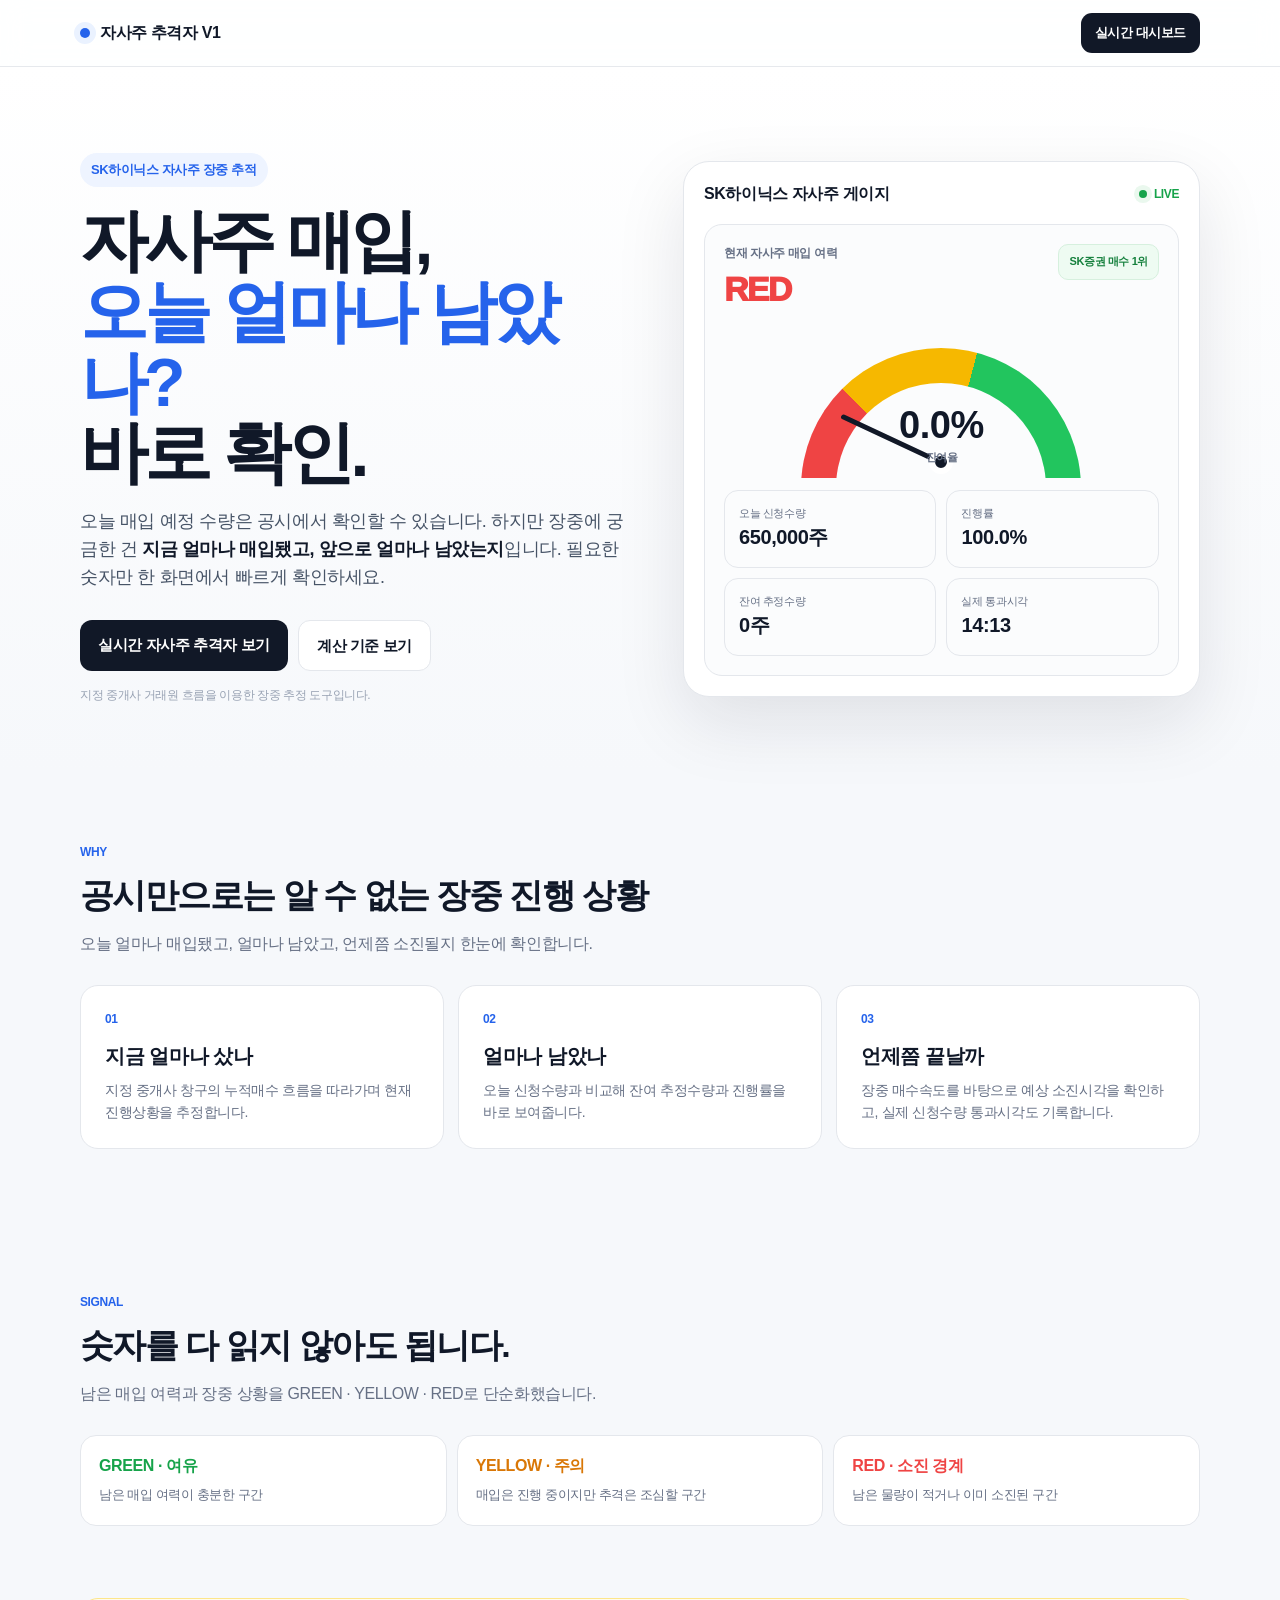
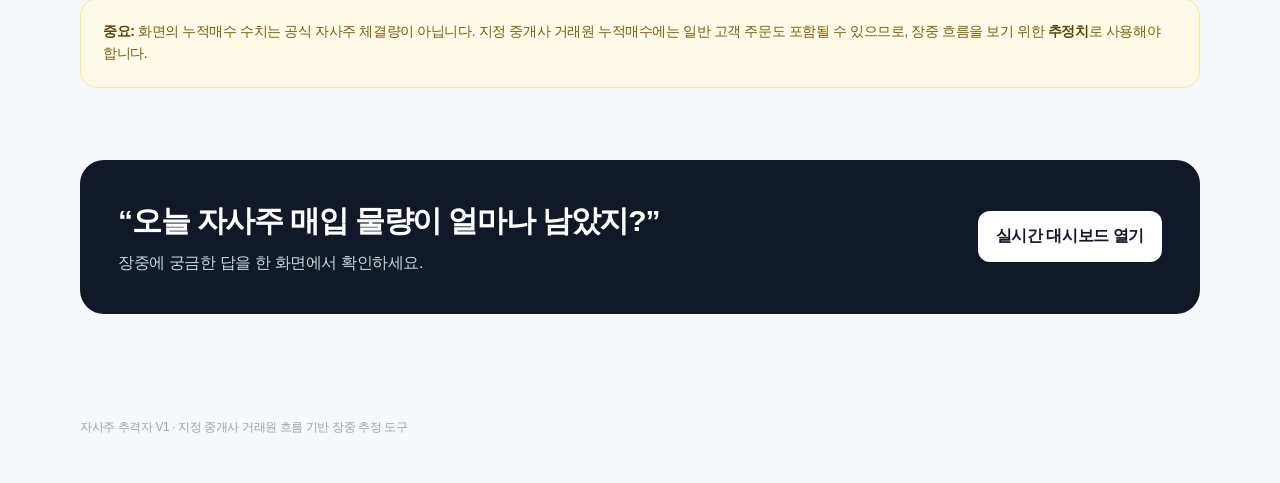
==== commit df75f9e1: "Add anonymous visitor counter to Hynix landing" ====
--- a/hynix-buyback-landing/index.html
+++ b/hynix-buyback-landing/index.html
@@ -3,20 +3,52 @@
 <head>
 <meta charset="utf-8">
 <meta name="viewport" content="width=device-width,initial-scale=1">
-<title>자사주 추격자 V1 | SK하이닉스</title>
-<meta name="description" content="자사주 매입이 오늘 얼마나 진행됐고 얼마나 남았는지 장중에 한눈에 확인하는 대시보드.">
+<title>자사주 추격자 V1 | SK하이닉스 자사주 장중 추적</title>
+<meta name="description" content="SK하이닉스 자사주 매입이 오늘 얼마나 진행됐고 얼마나 남았는지 장중에 한눈에 확인하는 자사주 추격자 V1.">
 <style>
-:root{--bg:#f6f8fb;--card:#fff;--text:#101828;--muted:#667085;--line:#e4e7ec;--blue:#2563eb;--green:#16a34a;--yellow:#d97706;--red:#ef4444;--dark:#111827}*{box-sizing:border-box}html{scroll-behavior:smooth}body{margin:0;background:var(--bg);color:var(--text);font-family:-apple-system,BlinkMacSystemFont,"Segoe UI","Pretendard","Noto Sans KR",Arial,sans-serif;letter-spacing:-.025em;line-height:1.55}a{text-decoration:none;color:inherit}.wrap{width:min(1120px,calc(100% - 36px));margin:auto}header{position:sticky;top:0;z-index:10;background:rgba(255,255,255,.92);backdrop-filter:blur(14px);border-bottom:1px solid var(--line)}.nav{height:66px;display:flex;align-items:center;justify-content:space-between}.brand{font-weight:900;display:flex;align-items:center;gap:10px}.dot{width:10px;height:10px;border-radius:50%;background:var(--blue);box-shadow:0 0 0 6px #eaf2ff}.nav a,.primary{background:var(--dark);color:#fff;padding:11px 15px;border-radius:11px;font-size:13px;font-weight:900}.hero{padding:86px 0 68px;background:linear-gradient(180deg,#fff,#f6f8fb)}.hero-grid{display:grid;grid-template-columns:1.02fr .98fr;gap:54px;align-items:center}.eyebrow{display:inline-flex;padding:7px 11px;border-radius:999px;background:#eef4ff;color:var(--blue);font-size:13px;font-weight:900;margin-bottom:18px}.hero h1{font-size:clamp(44px,6vw,68px);line-height:1.04;letter-spacing:-.06em;margin:0 0 22px}.hero h1 em{font-style:normal;color:var(--blue)}.hero p{margin:0;color:#475467;font-size:18px;max-width:650px}.hero p strong{color:var(--text)}.actions{display:flex;gap:10px;flex-wrap:wrap;margin-top:28px}.secondary{padding:11px 15px;border-radius:11px;border:1px solid var(--line);background:#fff;font-weight:900}.micro{font-size:12px;color:#98a2b3;margin-top:14px}.preview{background:#fff;border:1px solid var(--line);border-radius:26px;padding:20px;box-shadow:0 26px 70px rgba(16,24,40,.10)}.preview-top{display:flex;justify-content:space-between;align-items:center;margin-bottom:18px;font-weight:900}.live{color:var(--green);font-size:12px}.signal-card{border:1px solid var(--line);border-radius:18px;padding:20px;background:#fbfcfd}.signal-head{display:flex;justify-content:space-between;gap:15px}.signal-label{font-size:12px;color:var(--muted);font-weight:800}.signal{font-size:35px;color:var(--red);font-weight:950}.rank{padding:8px 10px;border-radius:10px;background:#eefbf2;color:#15803d;border:1px solid #d6f0de;font-size:11px;font-weight:900;height:max-content}.gauge{margin:24px auto 18px;width:min(320px,100%);height:120px;position:relative;overflow:hidden}.arc{width:300px;height:300px;border-radius:50%;background:conic-gradient(from 270deg,var(--red) 0 45deg,#eab308 45deg 105deg,#22c55e 105deg 180deg,#eef1f5 180deg 360deg);position:absolute;left:50%;transform:translateX(-50%)}.cut{width:220px;height:220px;border-radius:50%;background:#fbfcfd;position:absolute;left:50%;top:40px;transform:translateX(-50%)}.gauge strong{position:absolute;left:0;right:0;top:55px;text-align:center;font-size:37px}.gauge small{position:absolute;left:0;right:0;top:95px;text-align:center;color:var(--muted);font-weight:800}.stats{display:grid;grid-template-columns:1fr 1fr;gap:10px}.stat{border:1px solid var(--line);border-radius:14px;padding:13px}.stat span{display:block;font-size:11px;color:var(--muted)}.stat b{font-size:20px}section.block{padding:72px 0}.head{max-width:750px;margin-bottom:28px}.head .k{font-size:12px;color:var(--blue);font-weight:900}.head h2{font-size:34px;letter-spacing:-.045em;margin:7px 0 9px}.head p{color:var(--muted);margin:0}.cards{display:grid;grid-template-columns:repeat(3,1fr);gap:14px}.card{background:#fff;border:1px solid var(--line);border-radius:18px;padding:24px}.card .n{font-size:12px;color:var(--blue);font-weight:900}.card h3{font-size:20px;margin:12px 0 7px}.card p{font-size:14px;color:var(--muted);margin:0}.legend{display:grid;grid-template-columns:repeat(3,1fr);gap:10px}.legend div{background:#fff;border:1px solid var(--line);border-radius:16px;padding:18px}.legend b{display:block;margin-bottom:4px}.g b{color:var(--green)}.y b{color:var(--yellow)}.r b{color:var(--red)}.legend span{font-size:13px;color:var(--muted)}.caution{background:#fffbeb;border:1px solid #fde68a;color:#7c5c08;padding:20px;border-radius:17px;font-size:14px}.final{background:var(--dark);border-radius:24px;color:#fff;padding:38px;display:flex;justify-content:space-between;align-items:center;gap:24px}.final h2{font-size:30px;margin:0 0 7px}.final p{margin:0;color:#cbd5e1}.final a{background:#fff;color:#111827;padding:13px 18px;border-radius:12px;font-weight:900}footer{padding:32px 0 48px;color:#98a2b3;font-size:12px}@media(max-width:840px){.hero-grid{grid-template-columns:1fr}.cards,.legend{grid-template-columns:1fr}.hero{padding:60px 0 44px}.hero h1{font-size:46px}.final{flex-direction:column;align-items:flex-start}}@media(max-width:520px){.wrap{width:min(100% - 24px,1120px)}.hero h1{font-size:40px}.hero p{font-size:16px}.preview{padding:14px}.nav>a{display:none}.actions a{width:100%;text-align:center}}
+:root{--bg:#f6f8fb;--card:#fff;--text:#101828;--muted:#667085;--line:#e4e7ec;--blue:#2563eb;--green:#16a34a;--yellow:#d97706;--red:#ef4444;--dark:#111827}
+*{box-sizing:border-box}html{scroll-behavior:smooth}body{margin:0;background:var(--bg);color:var(--text);font-family:-apple-system,BlinkMacSystemFont,"Segoe UI","Pretendard","Noto Sans KR",Arial,sans-serif;letter-spacing:-.025em;line-height:1.55}a{text-decoration:none;color:inherit}.wrap{width:min(1120px,calc(100% - 36px));margin:auto}
+header{position:sticky;top:0;z-index:10;background:rgba(255,255,255,.9);backdrop-filter:blur(14px);border-bottom:1px solid rgba(228,231,236,.9)}.nav{height:66px;display:flex;align-items:center;justify-content:space-between}.brand{display:flex;align-items:center;gap:10px;font-weight:900}.dot{width:10px;height:10px;border-radius:50%;background:var(--blue);box-shadow:0 0 0 6px #eaf2ff}.nav-cta{padding:10px 14px;border-radius:11px;background:var(--dark);color:#fff;font-weight:800;font-size:13px}
+.hero{padding:86px 0 66px;background:linear-gradient(180deg,#fff 0%,#f6f8fb 100%)}.hero-grid{display:grid;grid-template-columns:1.03fr .97fr;gap:54px;align-items:center}.eyebrow{display:inline-flex;align-items:center;gap:8px;padding:7px 11px;border-radius:999px;background:#eef4ff;color:var(--blue);font-size:13px;font-weight:900;margin-bottom:18px}.hero h1{font-size:clamp(42px,6vw,68px);line-height:1.04;letter-spacing:-.06em;margin:0 0 20px}.hero h1 em{font-style:normal;color:var(--blue)}.hero p{font-size:18px;color:#475467;margin:0;max-width:650px}.hero p strong{color:var(--text)}.cta-row{display:flex;gap:10px;flex-wrap:wrap;margin-top:28px}.primary,.secondary{padding:13px 18px;border-radius:12px;font-weight:900;font-size:15px}.primary{background:var(--dark);color:#fff}.secondary{background:#fff;border:1px solid var(--line)}.micro{margin-top:15px;color:#98a2b3;font-size:12px}
+.preview{background:#fff;border:1px solid var(--line);border-radius:26px;padding:20px;box-shadow:0 26px 70px rgba(16,24,40,.10)}.preview-top{display:flex;align-items:center;justify-content:space-between;margin-bottom:18px}.preview-title{font-weight:900}.live{display:flex;align-items:center;gap:7px;color:var(--green);font-size:12px;font-weight:900}.live i{width:8px;height:8px;border-radius:50%;background:var(--green);box-shadow:0 0 0 5px #eaf8ee}.signal-card{border:1px solid var(--line);border-radius:18px;padding:19px;background:#fbfcfd}.signal-row{display:flex;justify-content:space-between;align-items:flex-start;gap:15px}.signal-label{font-size:12px;color:var(--muted);font-weight:800}.signal{font-size:34px;font-weight:950;color:var(--red);letter-spacing:-.05em}.rank{padding:8px 10px;border-radius:10px;background:#eefbf2;color:#15803d;border:1px solid #d6f0de;font-size:11px;font-weight:900}.gauge{height:150px;position:relative;margin:12px auto 4px;width:min(310px,100%);overflow:hidden}.arc{position:absolute;width:280px;height:280px;left:50%;transform:translateX(-50%);top:20px;border-radius:50%;background:conic-gradient(from 270deg,var(--red) 0 45deg,#f6b800 45deg 105deg,#22c55e 105deg 180deg,#eef1f5 180deg 360deg)}.cut{position:absolute;width:210px;height:210px;left:50%;transform:translateX(-50%);top:55px;border-radius:50%;background:#fbfcfd}.needle{position:absolute;width:110px;height:5px;background:#111827;left:50%;top:132px;transform-origin:0 50%;transform:rotate(205deg);border-radius:999px}.hub{position:absolute;width:24px;height:24px;border-radius:50%;background:#111827;left:50%;top:122px;transform:translateX(-50%);border:6px solid #fff}.gauge-value{position:absolute;left:0;right:0;top:78px;text-align:center}.gauge-value b{font-size:38px;display:block;line-height:1}.gauge-value span{font-size:11px;color:var(--muted);font-weight:800}.mini-stats{display:grid;grid-template-columns:1fr 1fr;gap:10px;margin-top:12px}.mini{padding:14px;border:1px solid var(--line);border-radius:14px}.mini span{display:block;font-size:11px;color:var(--muted)}.mini b{font-size:20px}
+section{padding:72px 0}.section-head{max-width:720px;margin-bottom:28px}.section-head .k{color:var(--blue);font-size:12px;font-weight:900;margin-bottom:8px}.section-head h2{margin:0 0 10px;font-size:34px;letter-spacing:-.045em}.section-head p{margin:0;color:var(--muted)}.cards{display:grid;grid-template-columns:repeat(3,1fr);gap:14px}.card{background:#fff;border:1px solid var(--line);border-radius:18px;padding:24px}.num{font-size:12px;color:var(--blue);font-weight:900;margin-bottom:13px}.card h3{margin:0 0 8px;font-size:20px}.card p{margin:0;color:var(--muted);font-size:14px}
+.legend{display:flex;gap:10px;flex-wrap:wrap}.legend-item{flex:1;min-width:200px;padding:18px;border-radius:16px;background:#fff;border:1px solid var(--line)}.legend-item b{display:block;margin-bottom:4px}.legend-item span{color:var(--muted);font-size:13px}.legend-item.green b{color:var(--green)}.legend-item.yellow b{color:var(--yellow)}.legend-item.red b{color:var(--red)}
+.caution{padding:22px;border-radius:18px;border:1px solid #fde68a;background:#fffbeb;color:#7c5c08;font-size:14px}.caution strong{color:#5b4305}.cta-block{background:var(--dark);border-radius:24px;padding:38px;color:#fff;display:flex;align-items:center;justify-content:space-between;gap:24px}.cta-block h2{margin:0 0 7px;font-size:30px;letter-spacing:-.04em}.cta-block p{margin:0;color:#cbd5e1}.cta-block a{background:#fff;color:#111827;padding:13px 18px;border-radius:12px;font-weight:900;white-space:nowrap}footer{padding:32px 0 46px;color:#98a2b3;font-size:12px}
+@media(max-width:840px){.hero{padding:60px 0 44px}.hero-grid{grid-template-columns:1fr;gap:32px}.cards{grid-template-columns:1fr}.hero h1{font-size:46px}.hero p{font-size:16px}.cta-block{flex-direction:column;align-items:flex-start}.nav-cta{display:none}.section-head h2{font-size:30px}}@media(max-width:520px){.wrap{width:min(100% - 24px,1120px)}.hero h1{font-size:40px}.preview{padding:14px}.mini b{font-size:18px}.cta-row a{width:100%;text-align:center}}
+.visitor-strip{height:32px;display:flex;align-items:center;justify-content:center;gap:5px;background:#fff;border-bottom:1px solid var(--line);font-size:12px;color:#667085}.visitor-strip b{color:#2563eb;font-weight:900}.visitor-strip .sep{color:#c0c7d1;margin:0 2px}@media(max-width:520px){.visitor-strip{font-size:11px;height:30px}}
 </style>
 </head>
 <body>
-<header><div class="wrap nav"><div class="brand"><span class="dot"></span>자사주 추격자 V1</div><a href="https://hynix-buyback-tracker-kim-f481.vercel.app" target="_blank" rel="noopener">실시간 현황 보기</a></div></header>
+<header><div class="wrap nav"><div class="brand"><span class="dot"></span>자사주 추격자 V1</div><a class="nav-cta" href="https://hynix-buyback-tracker-kim-f481.vercel.app" target="_blank" rel="noopener">실시간 대시보드</a></div></header><div class="visitor-strip" id="visitorStrip">오늘 <b id="visitorToday">-</b>명 <span class="sep">/</span> 전체 <b id="visitorTotal">-</b>명</div>
 <main>
-<section class="hero"><div class="wrap hero-grid"><div><div class="eyebrow">SK하이닉스 자사주 장중 추적</div><h1>자사주 매입,<br><em>오늘 얼마나 남았나?</em><br>바로 확인.</h1><p>오늘 매입 예정 수량은 공시에서 확인할 수 있습니다. 하지만 장중에 궁금한 건 <strong>지금 얼마나 매입됐고, 앞으로 얼마나 남았는지</strong>입니다. 필요한 숫자만 한 화면에서 빠르게 확인하세요.</p><div class="actions"><a class="primary" href="https://hynix-buyback-tracker-kim-f481.vercel.app" target="_blank" rel="noopener">실시간 현황 보기</a><a class="secondary" href="#how">계산 기준 보기</a></div><div class="micro">※ 지정 중개사 거래원 흐름을 기준으로 계산한 장중 추정치입니다.</div></div><div class="preview"><div class="preview-top"><span>SK하이닉스 자사주 게이지</span><span class="live">● LIVE</span></div><div class="signal-card"><div class="signal-head"><div><div class="signal-label">현재 자사주 매입 여력</div><div class="signal">RED</div></div><div class="rank">SK증권 매수 1위</div></div><div class="gauge"><div class="arc"></div><div class="cut"></div><strong>0.0%</strong><small>잔여율</small></div><div class="stats"><div class="stat"><span>오늘 신청수량</span><b>650,000주</b></div><div class="stat"><span>진행률</span><b>100.0%</b></div><div class="stat"><span>잔여 추정수량</span><b>0주</b></div><div class="stat"><span>실제 통과시각</span><b>14:13</b></div></div></div></div></div></section>
-<section class="block" id="how"><div class="wrap"><div class="head"><div class="k">HOW IT WORKS</div><h2>공시만으로는 알 수 없는 장중 진행 상황</h2><p>오늘 얼마나 매입됐고, 얼마나 남았고, 언제쯤 소진될지 한눈에 확인합니다.</p></div><div class="cards"><div class="card"><div class="n">01</div><h3>지금 얼마나 샀나</h3><p>지정 중개사 장중 매수 흐름을 바탕으로 현재 진행상황을 추정합니다.</p></div><div class="card"><div class="n">02</div><h3>얼마나 남았나</h3><p>오늘 신청수량과 비교해 잔여 추정수량과 진행률을 바로 보여줍니다.</p></div><div class="card"><div class="n">03</div><h3>언제쯤 끝날까</h3><p>장중 매수속도로 예상 소진시각을 확인하고 실제 신청수량 통과시각도 기록합니다.</p></div></div></div></section>
-<section class="block"><div class="wrap"><div class="head"><div class="k">SIGNAL</div><h2>숫자를 다 읽지 않아도, 게이지만 보면 됩니다.</h2><p>자사주 매입 여력을 GREEN · YELLOW · RED로 보여줍니다.</p></div><div class="legend"><div class="g"><b>GREEN · 여유</b><span>남은 매입 여력이 충분한 구간</span></div><div class="y"><b>YELLOW · 주의</b><span>매입은 진행 중이지만 추격은 주의할 구간</span></div><div class="r"><b>RED · 소진 경계</b><span>남은 물량이 적거나 이미 소진된 구간</span></div></div></div></section>
-<section class="block" style="padding-top:0"><div class="wrap"><div class="caution"><strong>주의:</strong> 지정 중개사 거래원 누적매수에는 일반 고객 주문도 포함될 수 있습니다. 따라서 화면의 수치는 공식 자사주 체결량이 아니라 지정 중개사 창구 흐름을 바탕으로 계산한 장중 추정값입니다.</div></div></section>
-<section class="block" style="padding-top:0"><div class="wrap"><div class="final"><div><h2>“오늘 자사주 매입 물량이 얼마나 남았지?”</h2><p>장중에 궁금한 답을 한 화면에서 확인하세요.</p></div><a href="https://hynix-buyback-tracker-kim-f481.vercel.app" target="_blank" rel="noopener">실시간 현황 보기</a></div></div></section>
+<section class="hero"><div class="wrap hero-grid"><div><div class="eyebrow">SK하이닉스 자사주 장중 추적</div><h1>자사주 매입,<br><em>오늘 얼마나 남았나?</em><br>바로 확인.</h1><p>오늘 매입 예정 수량은 공시에서 확인할 수 있습니다. 하지만 장중에 궁금한 건 <strong>지금 얼마나 매입됐고, 앞으로 얼마나 남았는지</strong>입니다. 필요한 숫자만 한 화면에서 빠르게 확인하세요.</p><div class="cta-row"><a class="primary" href="https://hynix-buyback-tracker-kim-f481.vercel.app" target="_blank" rel="noopener">실시간 자사주 추격자 보기</a><a class="secondary" href="#how">계산 기준 보기</a></div><div class="micro">지정 중개사 거래원 흐름을 이용한 장중 추정 도구입니다.</div></div><div class="preview"><div class="preview-top"><div class="preview-title">SK하이닉스 자사주 게이지</div><div class="live"><i></i>LIVE</div></div><div class="signal-card"><div class="signal-row"><div><div class="signal-label">현재 자사주 매입 여력</div><div class="signal">RED</div></div><div class="rank">SK증권 매수 1위</div></div><div class="gauge"><div class="arc"></div><div class="cut"></div><div class="needle"></div><div class="hub"></div><div class="gauge-value"><b>0.0%</b><span>잔여율</span></div></div><div class="mini-stats"><div class="mini"><span>오늘 신청수량</span><b>650,000주</b></div><div class="mini"><span>진행률</span><b>100.0%</b></div><div class="mini"><span>잔여 추정수량</span><b>0주</b></div><div class="mini"><span>실제 통과시각</span><b>14:13</b></div></div></div></div></div></section>
+<section id="how"><div class="wrap"><div class="section-head"><div class="k">WHY</div><h2>공시만으로는 알 수 없는 장중 진행 상황</h2><p>오늘 얼마나 매입됐고, 얼마나 남았고, 언제쯤 소진될지 한눈에 확인합니다.</p></div><div class="cards"><div class="card"><div class="num">01</div><h3>지금 얼마나 샀나</h3><p>지정 중개사 창구의 누적매수 흐름을 따라가며 현재 진행상황을 추정합니다.</p></div><div class="card"><div class="num">02</div><h3>얼마나 남았나</h3><p>오늘 신청수량과 비교해 잔여 추정수량과 진행률을 바로 보여줍니다.</p></div><div class="card"><div class="num">03</div><h3>언제쯤 끝날까</h3><p>장중 매수속도를 바탕으로 예상 소진시각을 확인하고, 실제 신청수량 통과시각도 기록합니다.</p></div></div></div></section>
+<section><div class="wrap"><div class="section-head"><div class="k">SIGNAL</div><h2>숫자를 다 읽지 않아도 됩니다.</h2><p>남은 매입 여력과 장중 상황을 GREEN · YELLOW · RED로 단순화했습니다.</p></div><div class="legend"><div class="legend-item green"><b>GREEN · 여유</b><span>남은 매입 여력이 충분한 구간</span></div><div class="legend-item yellow"><b>YELLOW · 주의</b><span>매입은 진행 중이지만 추격은 조심할 구간</span></div><div class="legend-item red"><b>RED · 소진 경계</b><span>남은 물량이 적거나 이미 소진된 구간</span></div></div></div></section>
+<section style="padding-top:0"><div class="wrap"><div class="caution"><strong>중요:</strong> 화면의 누적매수 수치는 공식 자사주 체결량이 아닙니다. 지정 중개사 거래원 누적매수에는 일반 고객 주문도 포함될 수 있으므로, 장중 흐름을 보기 위한 <strong>추정치</strong>로 사용해야 합니다.</div></div></section>
+<section style="padding-top:0"><div class="wrap"><div class="cta-block"><div><h2>“오늘 자사주 매입 물량이 얼마나 남았지?”</h2><p>장중에 궁금한 답을 한 화면에서 확인하세요.</p></div><a href="https://hynix-buyback-tracker-kim-f481.vercel.app" target="_blank" rel="noopener">실시간 대시보드 열기</a></div></div></section>
 </main>
 <footer><div class="wrap">자사주 추격자 V1 · 지정 중개사 거래원 흐름 기반 장중 추정 도구</div></footer>
+<script>
+(()=>{
+  const COUNTER_URL='https://lmhdazjcapigdmppqynq.supabase.co/functions/v1/hynix-visitor-counter';
+  const KEY='hynix_visitor_id_v1';
+  const valid=v=>/^[A-Za-z0-9._:-]{16,128}$/.test(v||'');
+  let vid='';
+  try{
+    const q=new URLSearchParams(location.search).get('vcid');
+    if(valid(q)){vid=q;localStorage.setItem(KEY,vid);const u=new URL(location.href);u.searchParams.delete('vcid');history.replaceState(null,'',u.pathname+u.search+u.hash);}
+    if(!vid){vid=localStorage.getItem(KEY)||'';}
+    if(!valid(vid)){vid=(crypto.randomUUID?crypto.randomUUID():('v-'+Date.now()+'-'+Math.random().toString(36).slice(2)));localStorage.setItem(KEY,vid);}
+  }catch(e){vid='v-'+Date.now()+'-'+Math.random().toString(36).slice(2);}
+
+  document.querySelectorAll('a[href*="hynix-buyback-tracker-kim-f481.vercel.app"]').forEach(a=>{
+    try{const u=new URL(a.href);u.searchParams.set('vcid',vid);a.href=u.toString();}catch(e){}
+  });
+
+  fetch(COUNTER_URL,{method:'POST',headers:{'Content-Type':'application/json'},body:JSON.stringify({visitor_id:vid}),cache:'no-store'})
+    .then(r=>r.ok?r.json():Promise.reject(new Error('counter_http_'+r.status)))
+    .then(d=>{if(!d||!d.ok)throw new Error('counter_bad_payload');document.getElementById('visitorToday').textContent=Number(d.today||0).toLocaleString('ko-KR');document.getElementById('visitorTotal').textContent=Number(d.total||0).toLocaleString('ko-KR');})
+    .catch(()=>{const el=document.getElementById('visitorStrip');if(el)el.style.display='none';});
+})();
+</script>
 </body></html>
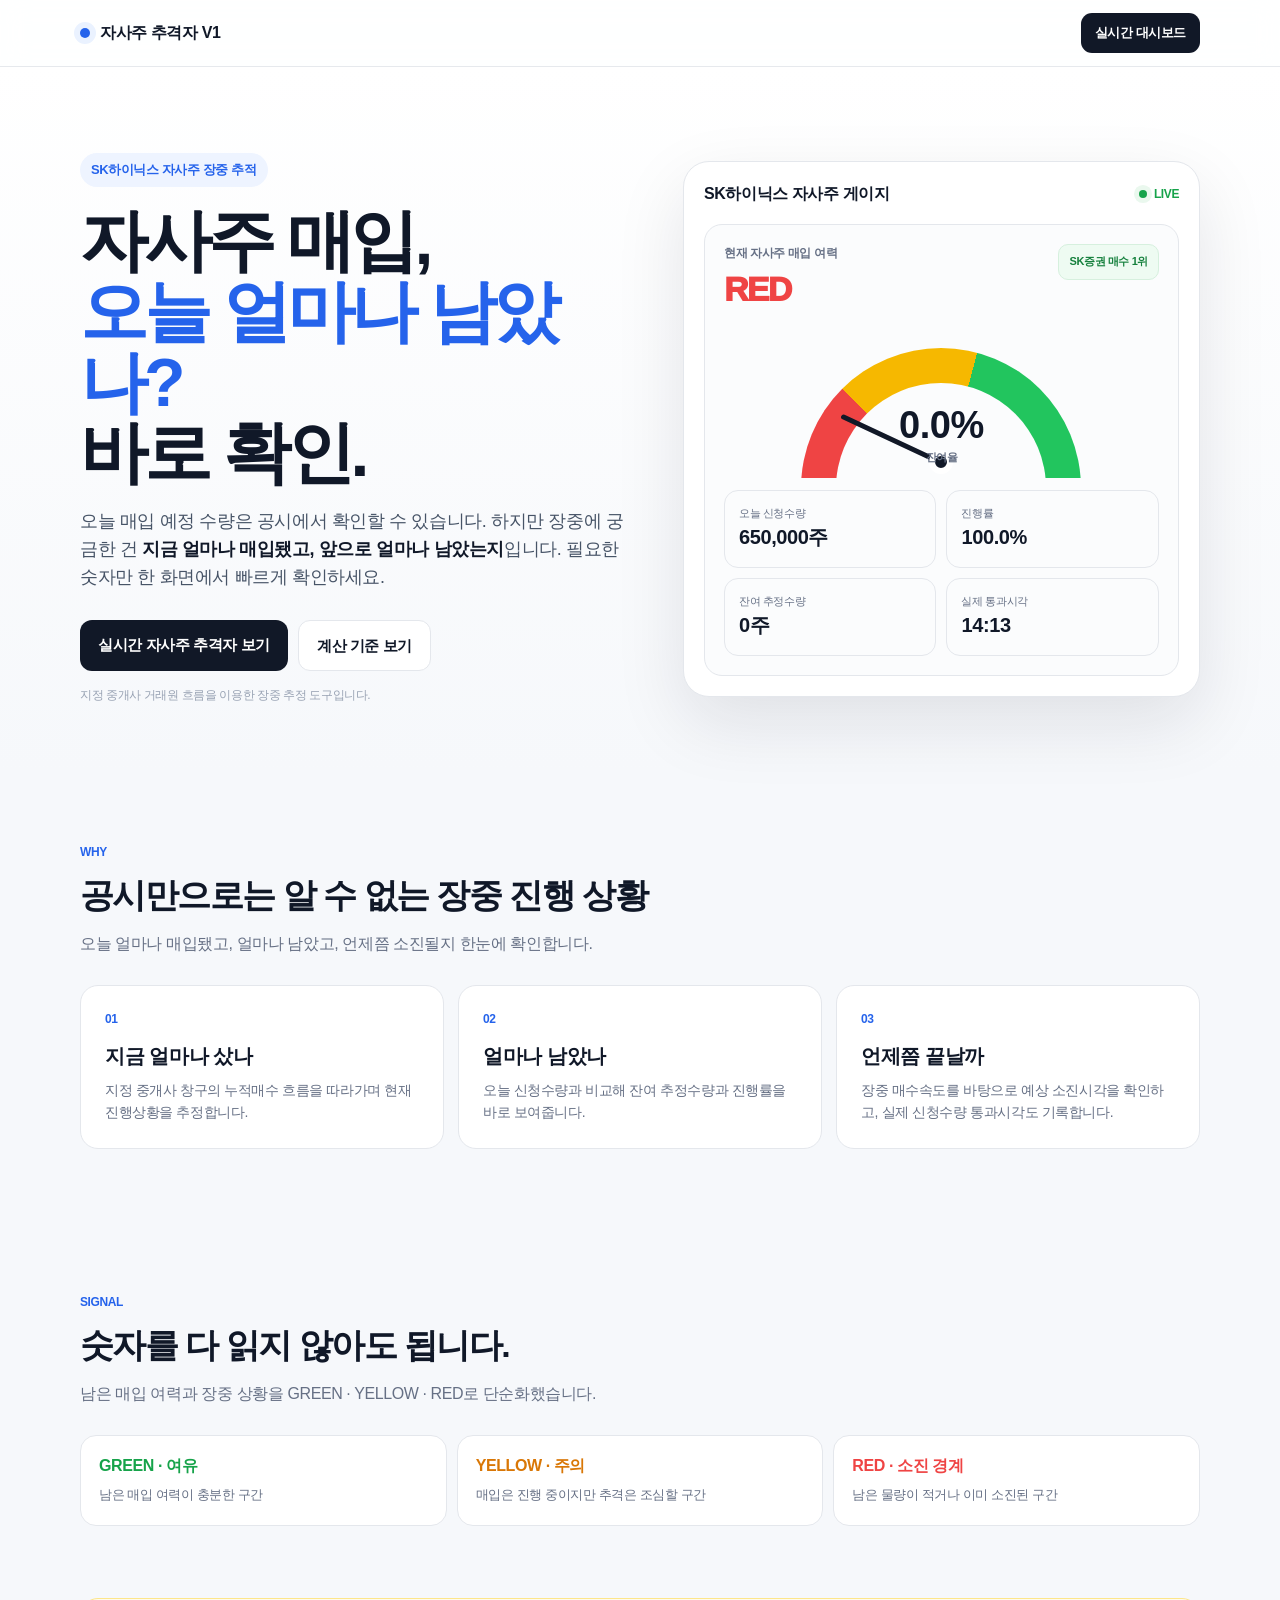
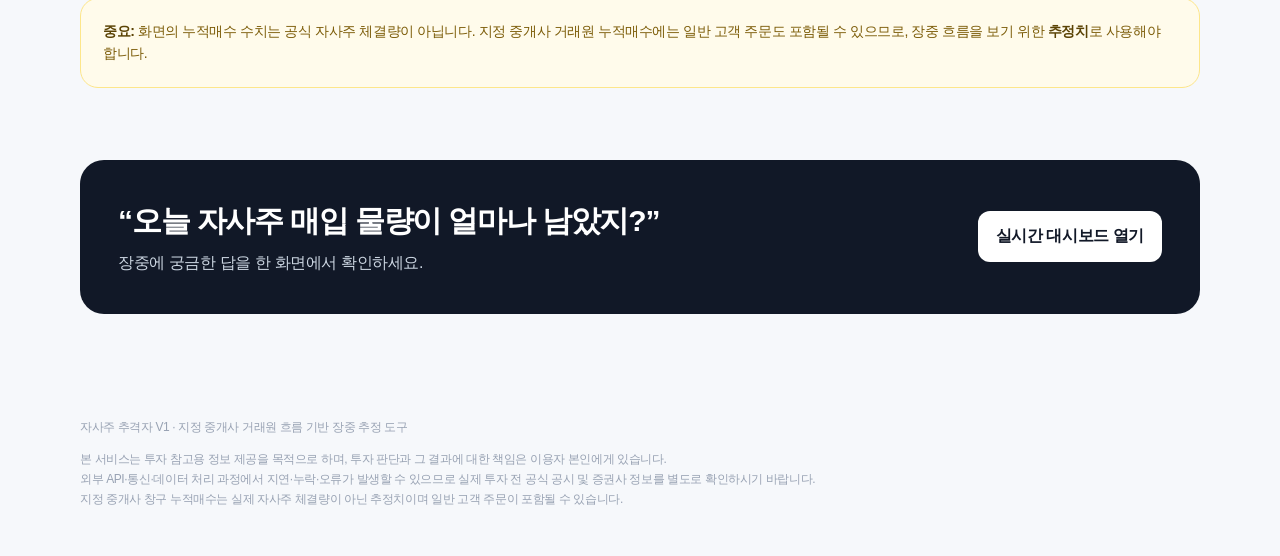
==== commit 9262e65b: "Add investment and data disclaimer to buyback landing footer" ====
--- a/hynix-buyback-landing/index.html
+++ b/hynix-buyback-landing/index.html
@@ -27,7 +27,7 @@
 <section style="padding-top:0"><div class="wrap"><div class="caution"><strong>중요:</strong> 화면의 누적매수 수치는 공식 자사주 체결량이 아닙니다. 지정 중개사 거래원 누적매수에는 일반 고객 주문도 포함될 수 있으므로, 장중 흐름을 보기 위한 <strong>추정치</strong>로 사용해야 합니다.</div></div></section>
 <section style="padding-top:0"><div class="wrap"><div class="cta-block"><div><h2>“오늘 자사주 매입 물량이 얼마나 남았지?”</h2><p>장중에 궁금한 답을 한 화면에서 확인하세요.</p></div><a href="https://hynix-buyback-tracker-kim-f481.vercel.app" target="_blank" rel="noopener">실시간 대시보드 열기</a></div></div></section>
 </main>
-<footer><div class="wrap">자사주 추격자 V1 · 지정 중개사 거래원 흐름 기반 장중 추정 도구</div></footer>
+<footer><div class="wrap"><div>자사주 추격자 V1 · 지정 중개사 거래원 흐름 기반 장중 추정 도구</div><div style="margin-top:12px;line-height:1.7">본 서비스는 투자 참고용 정보 제공을 목적으로 하며, 투자 판단과 그 결과에 대한 책임은 이용자 본인에게 있습니다.<br>외부 API·통신·데이터 처리 과정에서 지연·누락·오류가 발생할 수 있으므로 실제 투자 전 공식 공시 및 증권사 정보를 별도로 확인하시기 바랍니다.<br>지정 중개사 창구 누적매수는 실제 자사주 체결량이 아닌 추정치이며 일반 고객 주문이 포함될 수 있습니다.</div></div></footer>
 <script>
 (()=>{
   const COUNTER_URL='https://lmhdazjcapigdmppqynq.supabase.co/functions/v1/hynix-visitor-counter';
